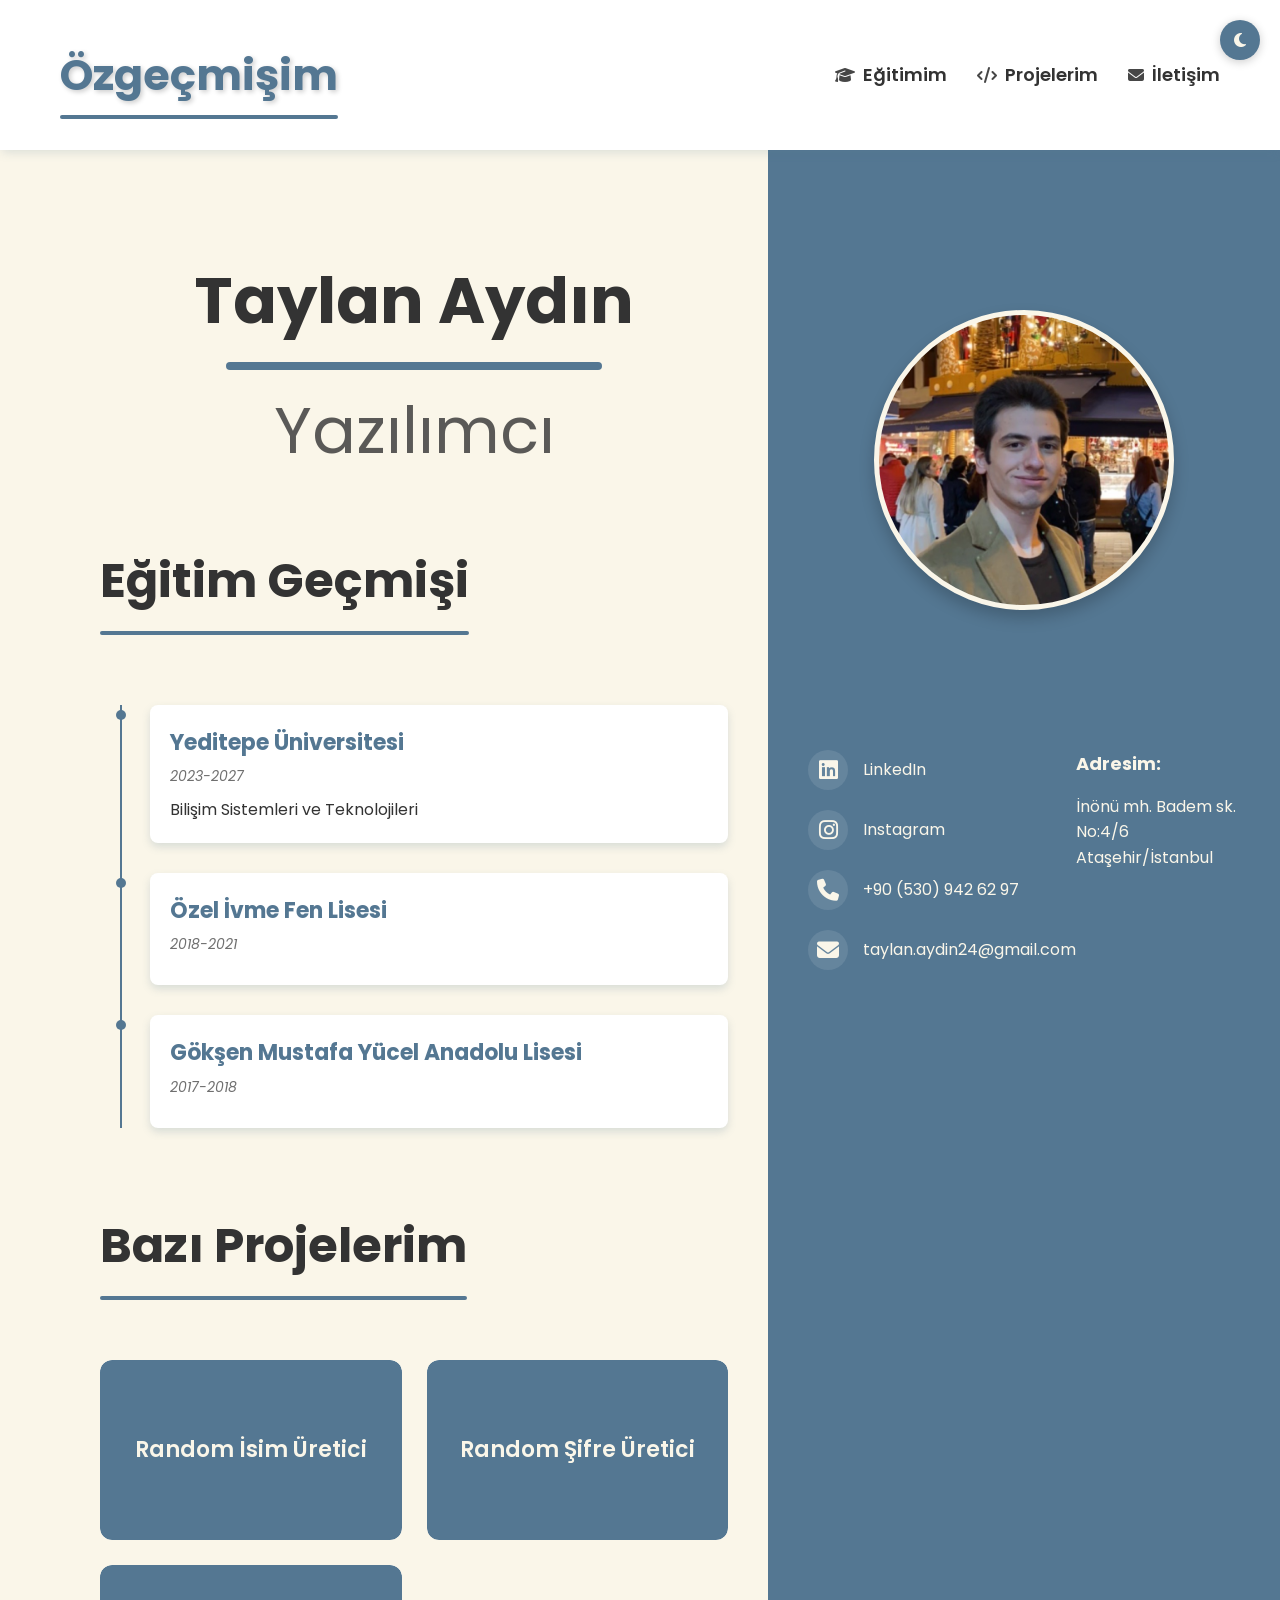
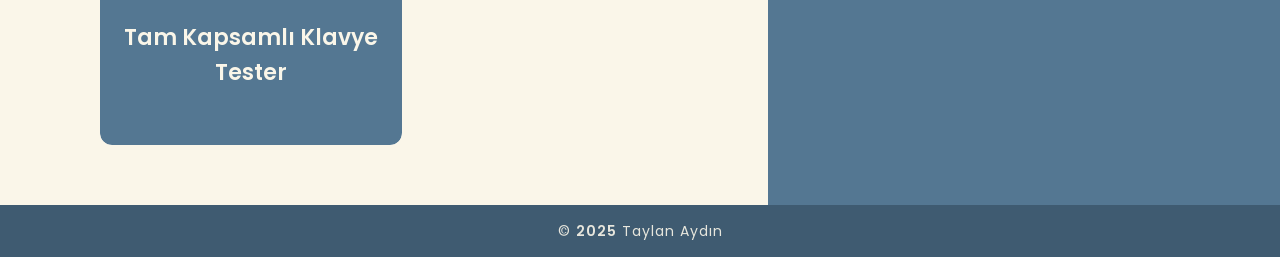
==== index.html @ f752510a "Pushing project" ====
<!DOCTYPE html>
<html lang="tr">
<head>
    <meta charset="UTF-8">
    <meta name="viewport" content="width=device-width, initial-scale=1.0">
    <meta name="description" content="Taylan Aydın - Yazılımcı - Özgeçmiş ve Kişisel Web Sitesi">
    <title>Taylan Aydın - Özgeçmişim</title>
    <link rel="stylesheet" href="style.css">
    <link rel="stylesheet" href="https://cdnjs.cloudflare.com/ajax/libs/font-awesome/6.4.0/css/all.min.css">
    <link href="https://fonts.googleapis.com/css2?family=Poppins:wght@300;400;500;600;700&display=swap" rel="stylesheet">
</head>
<body>
    <div class="theme-toggle" title="Tema Değiştir">
        <i class="fas fa-moon"></i>
        <i class="fas fa-sun"></i>
    </div>

    <div class="cv-container">
        <header class="cv-header">
            <h1>Özgeçmişim</h1>
            <nav class="main-nav">
                <ul>
                    <li><a href="#egitim"><i class="fas fa-graduation-cap"></i> Eğitimim</a></li>
                    <li><a href="#deneyim"><i class="fas fa-code"></i> Projelerim</a></li>
                    <li><a href="#iletisim"><i class="fas fa-envelope"></i> İletişim</a></li>
                </ul>
            </nav>
        </header>

        <main class="main-content">
            <section class="left-column">
                <div class="content-wrapper">
                    <div class="name-section" data-aos="fade-up">
                        <h2>Taylan Aydın</h2>
                        <hr class="name-underline">
                        <p class="title">Yazılımcı</p>
                    </div>

                    <div id="egitim" class="cv-section" data-aos="fade-up">

                        <h3>Eğitim Geçmişi</h3>
                        <div class="timeline">
                            <div class="timeline-item">
                                <div class="timeline-dot"></div>
                                <div class="timeline-content">
                                    <h4>Yeditepe Üniversitesi</h4>
                                    <p class="timeline-date">2023-2027</p>
                                    <p>Bilişim Sistemleri ve Teknolojileri</p>
                                </div>
                            </div>
                            <div class="timeline-item">
                                <div class="timeline-dot"></div>
                                <div class="timeline-content">
                                    <h4>Özel İvme Fen Lisesi</h4>
                                    <p class="timeline-date">2018-2021</p>
                                </div>
                            </div>

                            <div class="timeline-item">
                                <div class="timeline-dot"></div>
                                <div class="timeline-content">
                                    <h4>Gökşen Mustafa Yücel Anadolu Lisesi</h4>
                                    <p class="timeline-date">2017-2018</p>
                                </div>

                            </div>
                        </div>
                    </div>

                    <div id="deneyim" class="cv-section">
                        <h3>Bazı Projelerim</h3>

                        <div class="experience-cards">
                            <a href="https://random-isim.web.app/" target="_blank" class="project-link" title="Random İsim Üretici Projesini Ziyaret Et">
                                <div class="experience-card">
                                    <div class="card-header">
                                        <h4>Random İsim Üretici</h4>
                                    </div>
                                </div>
                            </a>
                            
                            <a href="https://random-sifre.web.app/" target="_blank" class="project-link" title="Random Şifre Üretici Projesini Ziyaret Et">
                                <div class="experience-card">
                                    <div class="card-header">
                                        <h4>Random Şifre Üretici</h4>
                                    </div>
                                </div>
                            </a>

                            <a href="https://klavye-tester.web.app/" target="_blank" class="project-link" title="Klavye Tester Projesini Ziyaret Et">
                                <div class="experience-card">
                                    <div class="card-header">
                                        <h4>Tam Kapsamlı Klavye Tester</h4>
                                    </div>
                                </div>
                            </a>

                        </div>
                    </div>
                </div>
            </section>

            <section class="right-column">
                <div class="photo-area">
                    <img src="media/IMG_8518.JPG" alt="Taylan Aydın Profil Fotoğrafı">
                </div>
                <div id="iletisim" class="contact-info" data-aos="fade-left">
                    <div class="contact-left">
                        <a href="https://www.linkedin.com/in/taylan-ayd%C4%B1n-a5a615300/" target="_blank" class="contact-item social-link" title="LinkedIn Profilim">
                            <i class="fab fa-linkedin"></i>
                            <span>LinkedIn</span>
                        </a>
                        <a href="https://www.instagram.com/taylanaydiinn/" target="_blank" class="contact-item social-link" title="Instagram Profilim">
                            <i class="fab fa-instagram"></i>
                            <span>Instagram</span>
                        </a>
                        <div class="contact-item">
                            <i class="fas fa-phone"></i>
                            <span>+90 (530) 942 62 97</span>
                        </div>
                        <div class="contact-item">
                            <i class="fas fa-envelope"></i>
                            <span>taylan.aydin24@gmail.com</span>
                        </div>
                    </div>
                    <div class="contact-right">
                        <p><strong>Adresim:</strong></p>
                        <p>İnönü mh. Badem sk. No:4/6 <br>Ataşehir/İstanbul</p>
                    </div>
                </div>
            </section>
        </main>
        
        <footer class="cv-footer">
            <p>&copy; <span id="current-year">2025</span> Taylan Aydın</p>
        </footer>
    </div>

    <script src="https://unpkg.com/aos@next/dist/aos.js"></script>
    <script src="script.js"></script>
</body>
</html>
---- style.css ----
* {
    margin: 0;
    padding: 0;
    box-sizing: border-box;
}

:root {
    --primary-bg: #FAF6E9;
    --secondary-bg: #547792;
    --text-color: #333;
    --accent-color: #547792;
    --light-text: #FAF6E9;
    --card-bg: #ffffff;
    --shadow-color: rgba(84, 119, 146, 0.2);
    --transition-speed: 0.3s;
    --project-card-bg: #ffffff;
    --project-card-shadow: 0 8px 16px rgba(84, 119, 146, 0.3);
    --project-card-hover-transform: translateY(-8px) scale(1.02);
    --footer-bg: #3f5b71;
    --footer-text: #FAF6E9;
}

.dark-theme {
    --primary-bg: #1E2A38;
    --secondary-bg: #283C4F;
    --text-color: #E1E1E1;
    --accent-color: #68A4D8;
    --light-text: #E1E1E1;
    --card-bg: #243142;
    --shadow-color: rgba(0, 0, 0, 0.4);
    --project-card-bg: #283C4F;
    --project-card-shadow: 0 8px 16px rgba(0, 0, 0, 0.5);
    --footer-bg: #1a2532;
}

body {
    font-family: 'Poppins', 'Segoe UI', Tahoma, Geneva, Verdana, sans-serif;
    line-height: 1.6;
    color: var(--text-color);
    position: relative;
    min-height: 100vh;
    background-color: var(--primary-bg);
    transition: background-color var(--transition-speed) ease;
}

.cv-container {
    max-width: 100%;
    margin: 0 auto;
    display: flex;
    flex-direction: column;
    min-height: 100vh;
}


.theme-toggle {
    position: fixed;
    top: 20px;
    right: 20px;
    z-index: 1000;
    background-color: var(--secondary-bg);
    color: var(--light-text);
    border-radius: 50%;
    width: 40px;
    height: 40px;
    display: flex;
    align-items: center;
    justify-content: center;
    cursor: pointer;
    box-shadow: 0 2px 10px rgba(0, 0, 0, 0.2);
    transition: all var(--transition-speed) ease;
}

.theme-toggle:hover {
    transform: scale(1.1);
}

.theme-toggle .fa-sun {
    display: none;
}

.dark-theme .theme-toggle .fa-moon {
    display: none;
}

.dark-theme .theme-toggle .fa-sun {
    display: block;
}


.cv-header {
    height: 150px;
    background-color: var(--card-bg);
    position: sticky;
    top: 0;
    z-index: 10;
    box-shadow: 0 4px 10px -2px var(--shadow-color);
    display: flex;
    justify-content: space-between;
    align-items: center;
    padding: 0 60px;
    transition: all var(--transition-speed) ease;
}

.cv-header h1 {
    font-size: 43px;
    font-weight: bold;
    color: var(--accent-color);
    text-shadow: 2px 2px 5px rgba(0, 0, 0, 0.2);
    transition: color var(--transition-speed) ease;
    position: relative;
}

.cv-header h1::after {
    content: '';
    position: absolute;
    bottom: -10px;
    left: 0;
    width: 100%;
    height: 4px;
    background-color: var(--accent-color);
    border-radius: 2px;
}


.main-nav ul {
    display: flex;
    list-style: none;
    gap: 30px;
}

.main-nav a {
    text-decoration: none;
    color: var(--text-color);
    font-weight: 600;
    font-size: 18px;
    position: relative;
    transition: color var(--transition-speed) ease;
    display: flex;
    align-items: center;
    gap: 8px;
}

.main-nav a i {
    font-size: 16px;
    opacity: 0.9;
}

.main-nav a::after {
    content: '';
    position: absolute;
    bottom: -5px;
    left: 0;
    width: 0;
    height: 2px;
    background-color: var(--accent-color);
    transition: width var(--transition-speed) ease;
}

.main-nav a:hover, .main-nav a.active {
    color: var(--accent-color);
}

.main-nav a:hover::after, .main-nav a.active::after {
    width: 100%;
}

.cv-header:hover h1::after {
    width: 100%;
}


.main-content {
    display: flex;
    flex: 1;
}


.left-column {
    flex-basis: 60%;
    background-color: var(--primary-bg);
    padding-top: 100px;
    padding-left: 100px;
    padding-right: 40px;
    padding-bottom: 60px;
    position: relative;
    transition: background-color var(--transition-speed) ease;
}

.content-wrapper {
    margin-top: 0;
}

.name-section {
    margin-bottom: 60px;
    text-align: center;
}

.name-section h2 {
    font-size: 64px;
    color: var(--text-color);
    font-weight: bold;
    display: block;
    margin-bottom: 0;
    padding-bottom: 10px;
    transition: color var(--transition-speed) ease;
}

.name-underline {
    border: none;
    height: 8px;
    background-color: var(--accent-color);
    margin-top: 0;
    margin-bottom: 20px;
    margin-left: auto;
    margin-right: auto;
    width: 60%;
    display: block;
    max-width: 400px;
    border-radius: 4px;
    transition: background-color var(--transition-speed) ease;
}

.name-section .title {
    font-size: 64px;
    color: var(--text-color);
    opacity: 0.8;
    font-weight: normal;
    text-align: center;
    display: block;
    margin-top: -10px;
    transition: color var(--transition-speed) ease;
}

.cv-section {
    margin-bottom: 80px;
}

.cv-section:last-child {
    margin-bottom: 0;
}

.cv-section h3 {
    font-size: 48px;
    color: var(--text-color);
    font-weight: bold;
    margin-bottom: 30px;
    position: relative;
    display: inline-block;
    transition: color var(--transition-speed) ease;
    padding-bottom: 15px;
}

.cv-section h3::after {
    content: '';
    position: absolute;
    bottom: 0;
    left: 0;
    width: 100%;
    height: 4px;
    background-color: var(--accent-color);
    border-radius: 2px;
    transition: background-color var(--transition-speed) ease;
}


.timeline {
    position: relative;
    max-width: 800px;
    margin: 40px auto;
}

.timeline::before {
    content: '';
    position: absolute;
    top: 0;
    left: 20px;
    height: 100%;
    width: 2px;
    background-color: var(--accent-color);
}

.timeline-item {
    padding-left: 50px;
    position: relative;
    margin-bottom: 30px;
}

.timeline-dot {
    position: absolute;
    left: 16px;
    top: 5px;
    width: 10px;
    height: 10px;
    border-radius: 50%;
    background-color: var(--accent-color);
    transition: all var(--transition-speed) ease;
}

.timeline-item:hover .timeline-dot {
    transform: none;
    box-shadow: none;
}

.timeline-content {
    background-color: var(--card-bg);
    padding: 20px;
    border-radius: 8px;
    box-shadow: 0 4px 8px var(--shadow-color);
    transition: all var(--transition-speed) ease;
}

.timeline-content:hover {
    transform: none;
    box-shadow: 0 4px 8px var(--shadow-color);
}

.timeline-content h4 {
    font-size: 22px;
    color: var(--accent-color);
    margin-bottom: 5px;
    transition: color var(--transition-speed) ease;
}

.timeline-date {
    font-size: 14px;
    color: var(--text-color);
    opacity: 0.7;
    font-style: italic;
    margin-bottom: 10px;
}


.project-controls {
    display: flex;
    justify-content: space-between;
    align-items: center;
    margin-bottom: 30px;
    flex-wrap: wrap;
    gap: 15px;
}

.search-container {
    position: relative;
    flex: 1;
    max-width: 350px;
}

.project-search {
    width: 100%;
    padding: 12px 20px 12px 45px;
    border: 1px solid rgba(84, 119, 146, 0.2);
    border-radius: 30px;
    font-size: 16px;
    background-color: var(--card-bg);
    color: var(--text-color);
    transition: all 0.3s ease;
}

.project-search:focus {
    outline: none;
    box-shadow: 0 0 0 2px var(--accent-color);
}

.search-icon {
    position: absolute;
    left: 15px;
    top: 50%;
    transform: translateY(-50%);
    color: var(--accent-color);
    font-size: 18px;
}

.filter-container {
    flex: 0 0 200px;
}

.project-filter {
    width: 100%;
    padding: 12px 15px;
    border: 1px solid rgba(84, 119, 146, 0.2);
    border-radius: 30px;
    font-size: 16px;
    background-color: var(--card-bg);
    color: var(--text-color);
    cursor: pointer;
    transition: all 0.3s ease;
}

.project-filter:focus {
    outline: none;
    box-shadow: 0 0 0 2px var(--accent-color);
}


.experience-cards {
    display: grid;
    grid-template-columns: repeat(auto-fill, minmax(250px, 1fr));
    gap: 25px;
    margin-top: 30px;
}

.project-link {
    text-decoration: none;
    color: inherit;
    display: block;
    transition: all 0.25s ease-in-out;
    border-radius: 12px;
    overflow: hidden;
    height: 100%;
}

.project-link:hover {
    transform: translateY(-6px);
}

.experience-card {
    background-color: var(--project-card-bg);
    border-radius: 12px;
    overflow: hidden;
    box-shadow: 0 4px 12px rgba(0, 0, 0, 0.08);
    transition: all 0.25s ease-in-out;
    height: 100%;
    min-height: 180px;
    display: flex;
    flex-direction: column;
    position: relative;
    border: none;
}

.project-link:hover .experience-card {
    box-shadow: 0 12px 24px rgba(0, 0, 0, 0.12);
}

.card-header {
    background-color: var(--accent-color);
    color: var(--light-text);
    padding: 20px;
    position: relative;
    flex: 1;
    display: flex;
    align-items: center;
    justify-content: center;
    text-align: center;
    transition: background-color 0.25s ease-in-out;
}

.card-header h4 {
    font-size: 22px;
    position: relative;
    z-index: 2;
    font-weight: 600;
    transition: all 0.25s ease-in-out;
}

.card-info {
    padding: 10px 15px;
    background-color: rgba(84, 119, 146, 0.05);
    display: flex;
    justify-content: flex-end;
    align-items: center;
    border-top: 1px solid rgba(84, 119, 146, 0.1);
}

.project-tag {
    display: inline-block;
    padding: 4px 10px;
    border-radius: 20px;
    font-size: 12px;
    font-weight: 600;
    background-color: var(--accent-color);
    color: var(--light-text);
}


.pagination-container {
    text-align: center;
    margin-top: 40px;
}

.show-more-btn {
    background-color: transparent;
    border: 2px solid var(--accent-color);
    color: var(--accent-color);
    padding: 10px 20px;
    font-size: 16px;
    font-weight: 600;
    border-radius: 30px;
    cursor: pointer;
    transition: all 0.3s ease;
    display: inline-flex;
    align-items: center;
    gap: 10px;
}

.show-more-btn:hover {
    background-color: var(--accent-color);
    color: var(--light-text);
}

.show-more-btn i {
    font-size: 14px;
    transition: transform 0.3s ease;
}

.show-more-btn:hover i {
    transform: translateY(3px);
}


.right-column {
    flex-basis: 40%;
    background-color: var(--secondary-bg);
    padding: 40px;
    display: flex;
    flex-direction: column;
    align-items: center;
    padding-top: 60px;
    transition: background-color var(--transition-speed) ease;
}

.photo-area {
    width: 300px;
    height: 300px;
    border-radius: 50%;
    overflow: hidden;
    margin-bottom: 40px;
    margin-top: 100px;
    background-color: var(--card-bg);
    box-shadow: 0 8px 16px rgba(0, 0, 0, 0.2);
    border: 5px solid var(--light-text);
    transition: all var(--transition-speed) ease;
}

.photo-area:hover {
    transform: none;
    box-shadow: 0 8px 16px rgba(0, 0, 0, 0.2);
}

.photo-area img {
    display: block;
    width: 100%;
    height: 100%;
    object-fit: cover;
}

.contact-info {
    display: flex;
    width: 100%;
    justify-content: space-around;
    align-items: flex-start;
    color: var(--light-text);
    margin-top: 100px;
}

.contact-left,
.contact-right {
    flex-basis: 45%;
}

.contact-left {
    display: flex;
    flex-direction: column;
    gap: 20px;
}

.contact-right p {
    margin-bottom: 10px;
    font-size: 16px;
}

.contact-right p strong {
    font-size: 18px;
    display: block;
    margin-bottom: 5px;
    position: relative;
    display: inline-block;
}

.contact-right p strong::after {
    content: '';
    position: absolute;
    bottom: -5px;
    left: 0;
    width: 0;
    height: 2px;
    background-color: var(--light-text);
    transition: width var(--transition-speed) ease;
}

.contact-right:hover p strong::after {
    width: 100%;
}

.contact-item {
    font-size: 16px;
    white-space: nowrap;
    display: flex;
    align-items: center;
    gap: 15px;
    color: var(--light-text);
    text-decoration: none;
    transition: all var(--transition-speed) ease;
}

.contact-item i {
    font-size: 22px;
    width: 40px;
    height: 40px;
    background-color: rgba(255, 255, 255, 0.1);
    border-radius: 50%;
    display: flex;
    align-items: center;
    justify-content: center;
    transition: all var(--transition-speed) ease;
}

.contact-item span {
    font-size: 16px;
    transition: all var(--transition-speed) ease;
}


.social-link:hover {
    transform: translateY(-3px);
}

.social-link:hover i {
    background-color: var(--light-text);
    color: var(--accent-color);
}


.cv-footer {
    background-color: var(--footer-bg);
    color: var(--footer-text);
    text-align: center;
    padding: 15px;
    font-size: 14px;
    margin-top: auto;
    letter-spacing: 1px;
}

.cv-footer p {
    opacity: 0.9;
}

#current-year {
    font-weight: 600;
}


[data-aos] {
    opacity: 0;
    transition-property: opacity, transform;
}

[data-aos].aos-animate {
    opacity: 1;
}


@media (max-width: 1000px) {
    .main-content {
        flex-direction: column;
    }
    
    .left-column, .right-column {
        flex-basis: 100%;
    }
    
    .left-column {
        padding-left: 60px;
        padding-right: 20px;
        padding-top: 40px;
    }
    
    .cv-header {
        padding: 0 20px;
        height: auto;
        flex-direction: column;
        padding-top: 20px;
        padding-bottom: 20px;
    }
    
    .cv-header h1 {
        margin-bottom: 15px;
    }
    
    .main-nav ul {
        gap: 15px;
    }
    
    .name-section h2, .name-section .title {
        font-size: 48px;
    }
    
    .cv-section h3 {
        font-size: 36px;
    }
    
    .contact-info {
        flex-direction: column;
        align-items: center;
        gap: 30px;
    }
    
    .contact-left, .contact-right {
        flex-basis: auto;
    }
    
    .experience-cards {
        grid-template-columns: 1fr;
    }
}

@media (max-width: 600px) {
    .cv-header h1 {
        font-size: 32px;
    }
    
    .main-nav ul {
        flex-direction: column;
        gap: 5px;
        align-items: center;
    }
    
    .cv-header {
        height: auto;
    }
    
    .main-content {
        padding-top: 20px;
    }
    
    .left-column {
        padding-left: 20px;
        padding-right: 20px;
    }
    
    .name-section h2, .cv-section h3, .name-section .title {
        font-size: 36px;
    }
    
    .contact-item i {
        width: 30px;
        height: 30px;
        font-size: 16px;
    }
    
    .contact-item span, .contact-right p {
        font-size: 14px;
    }
    
    .photo-area {
        width: 200px;
        height: 200px;
        margin-top: 40px;
    }
    
    .timeline::before {
        left: 10px;
    }
    
    .timeline-item {
        padding-left: 35px;
    }
    
    .timeline-dot {
        left: 6px;
    }
}

@media (max-width: 768px) {
    .project-controls {
        flex-direction: column;
        align-items: stretch;
    }
    
    .search-container, .filter-container {
        max-width: 100%;
    }
    
    .experience-cards {
        grid-template-columns: repeat(auto-fill, minmax(200px, 1fr));
    }
}
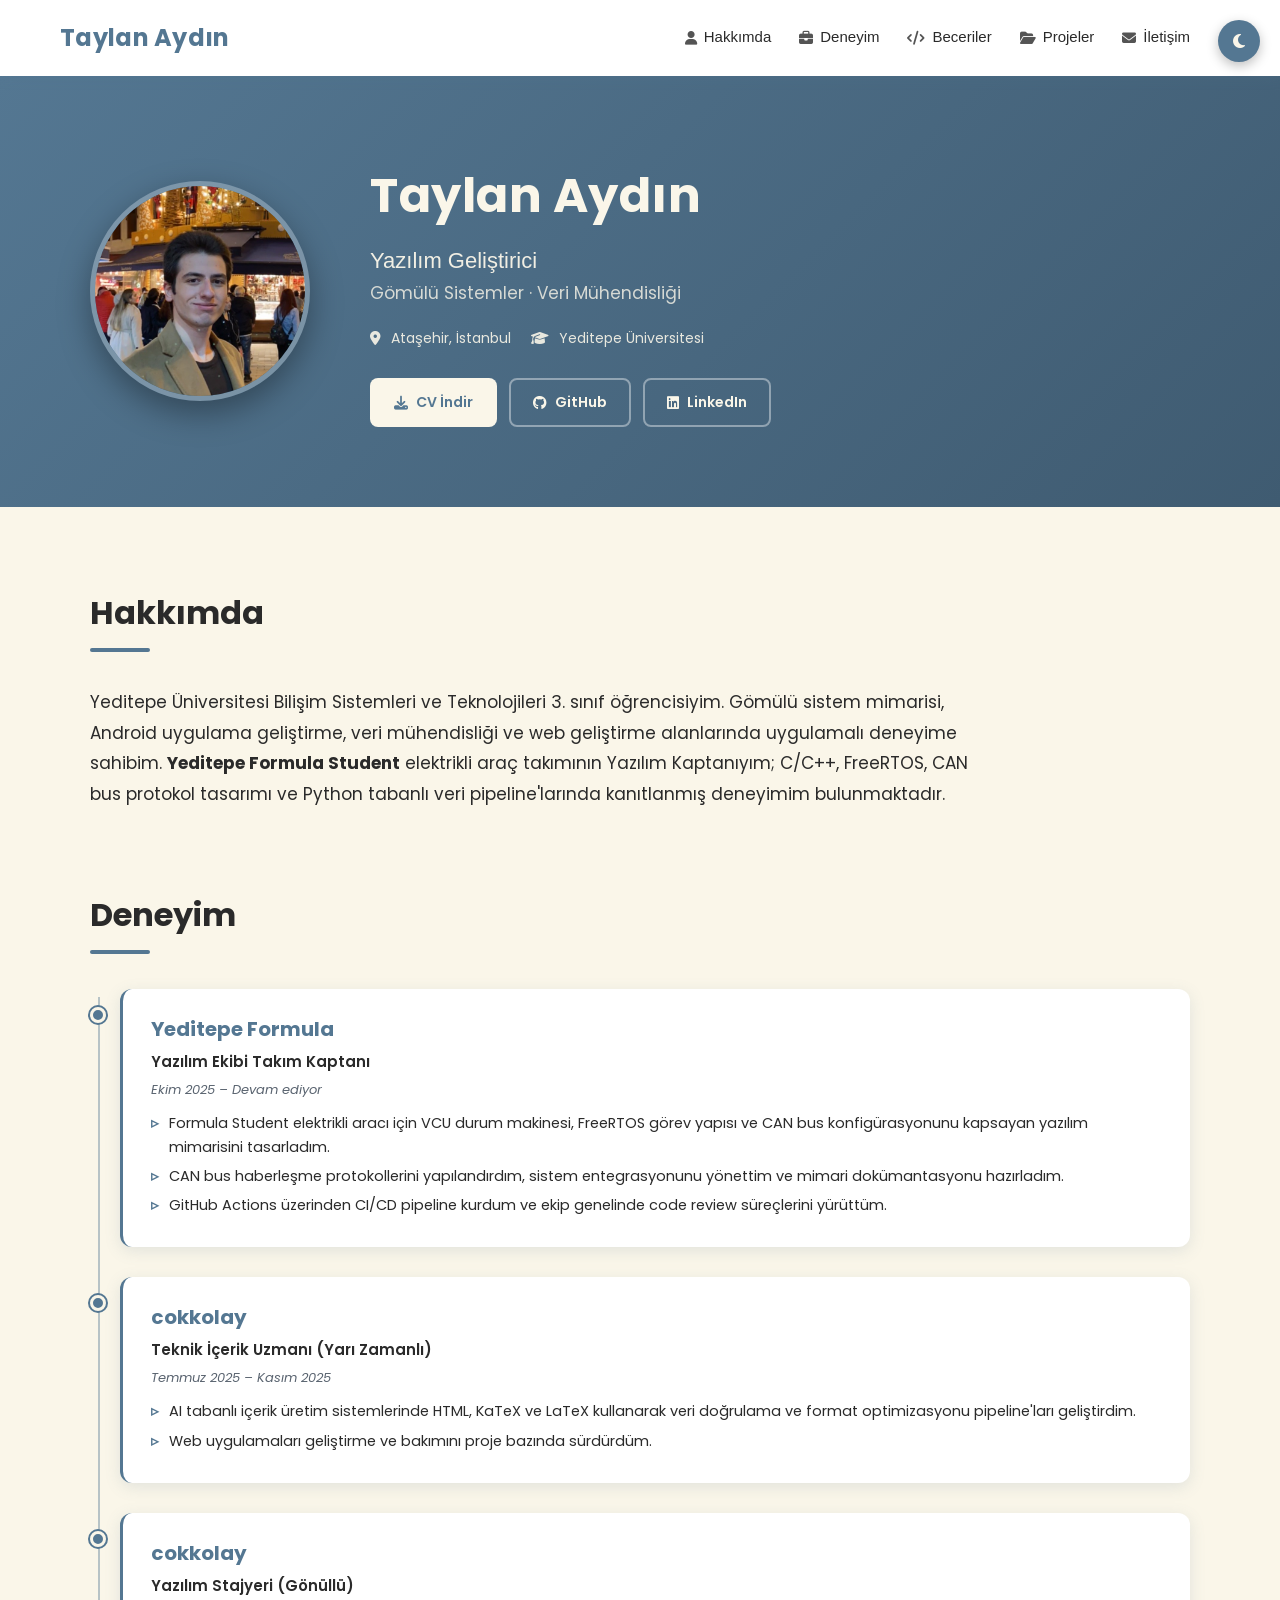
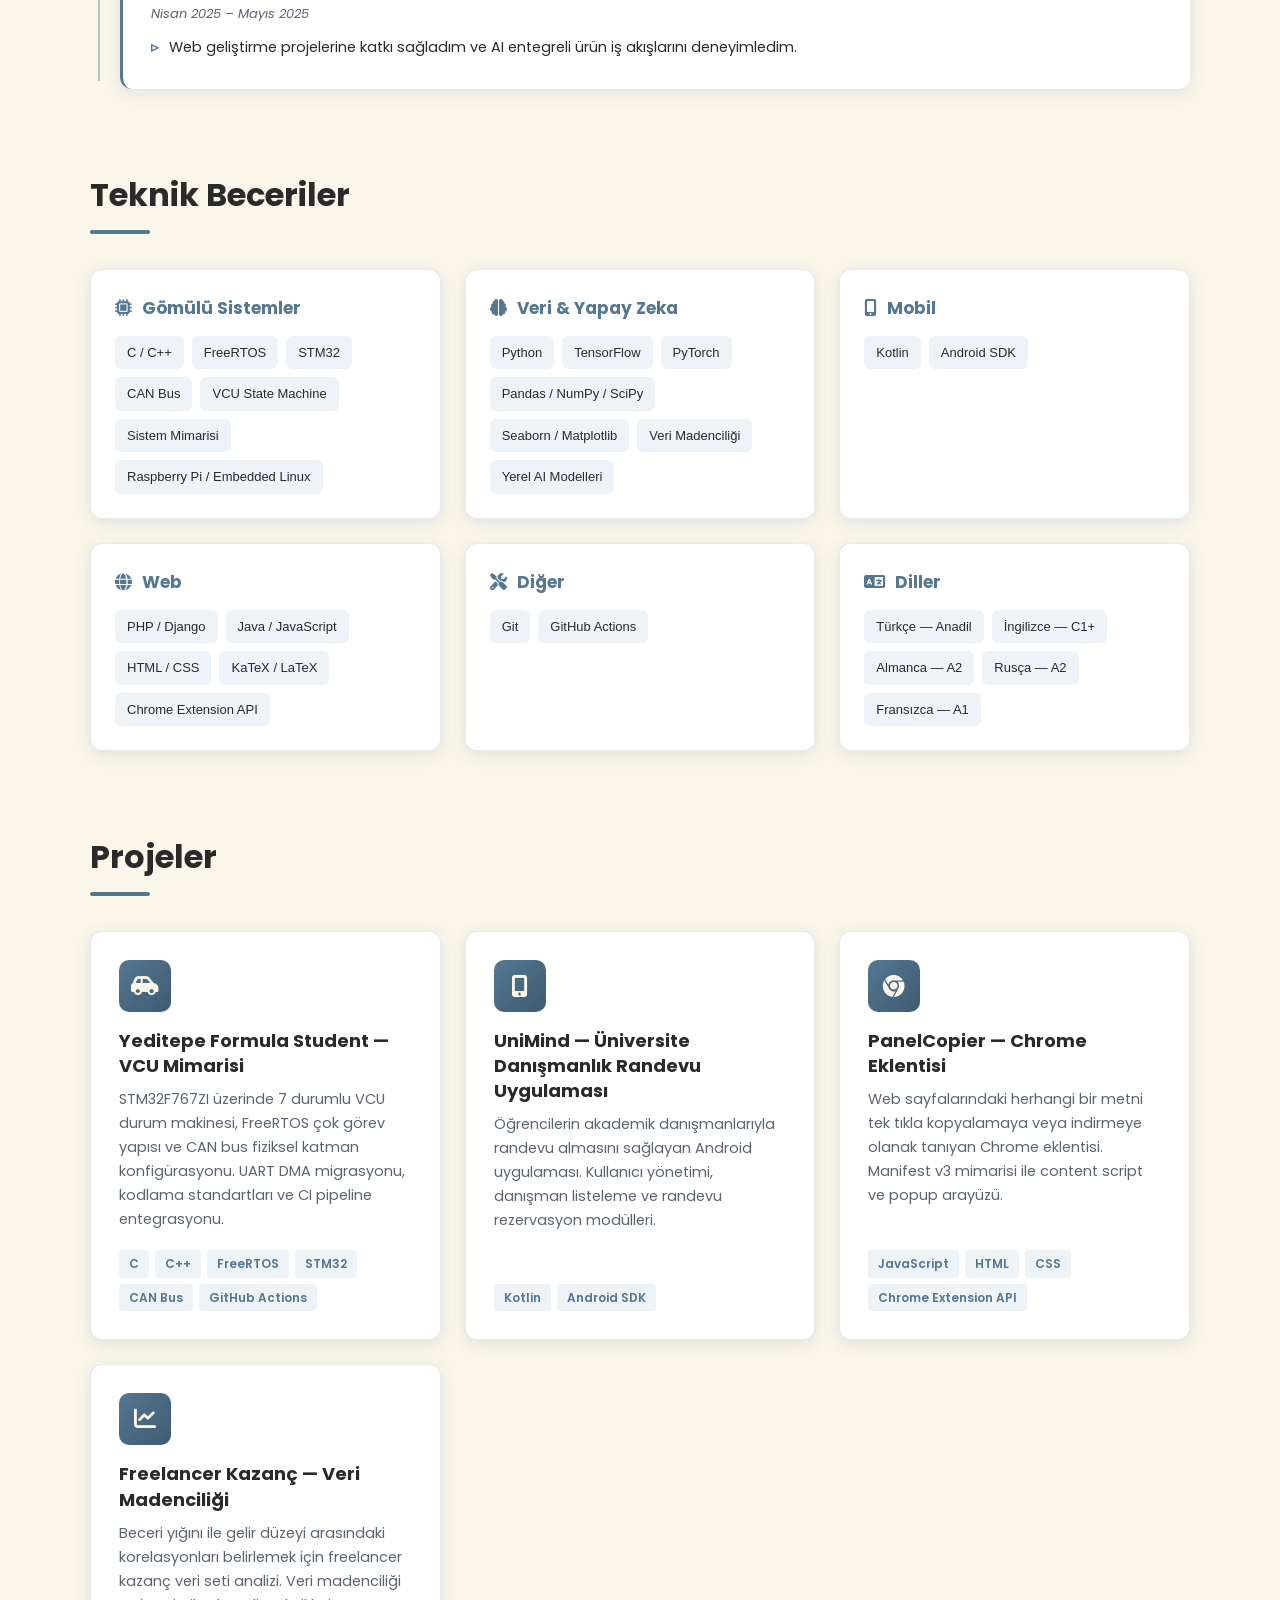
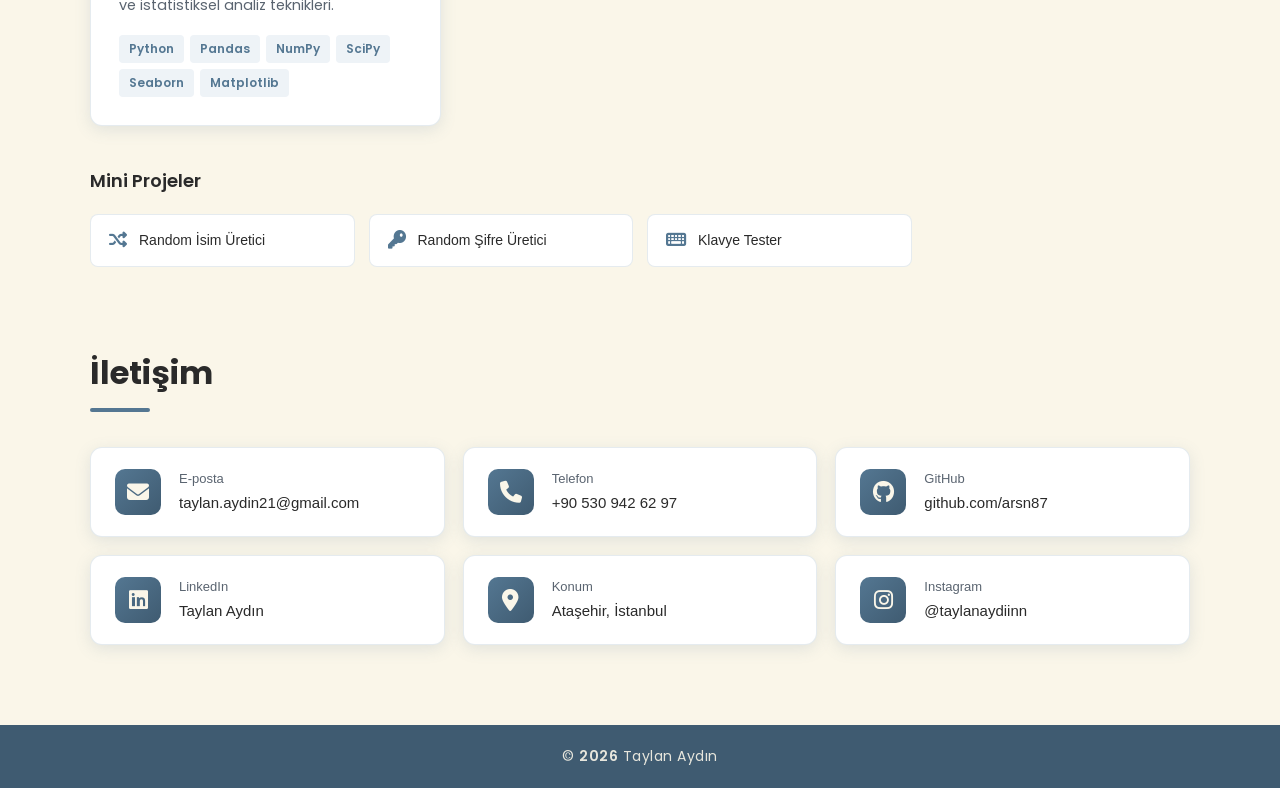
==== commit f5a57a46: "extensive enhancements and more information about the owner" ====
--- a/index.html
+++ b/index.html
@@ -3,8 +3,12 @@
 <head>
     <meta charset="UTF-8">
     <meta name="viewport" content="width=device-width, initial-scale=1.0">
-    <meta name="description" content="Taylan Aydın - Yazılımcı - Özgeçmiş ve Kişisel Web Sitesi">
-    <title>Taylan Aydın - Özgeçmişim</title>
+    <meta name="description" content="Taylan Aydın - Yazılım Geliştirici | Gömülü Sistemler & Veri Mühendisliği. Yeditepe Formula Yazılım Takım Kaptanı.">
+    <meta name="keywords" content="Taylan Aydın, yazılım geliştirici, gömülü sistemler, STM32, FreeRTOS, CAN Bus, veri mühendisliği, Python, Yeditepe Formula">
+    <meta property="og:title" content="Taylan Aydın - Yazılım Geliştirici">
+    <meta property="og:description" content="Gömülü Sistemler & Veri Mühendisliği | Yeditepe Formula Yazılım Kaptanı">
+    <meta property="og:type" content="website">
+    <title>Taylan Aydın - Yazılım Geliştirici</title>
     <link rel="stylesheet" href="style.css">
     <link rel="stylesheet" href="https://cdnjs.cloudflare.com/ajax/libs/font-awesome/6.4.0/css/all.min.css">
     <link href="https://fonts.googleapis.com/css2?family=Poppins:wght@300;400;500;600;700&display=swap" rel="stylesheet">
@@ -17,126 +21,281 @@
 
     <div class="cv-container">
         <header class="cv-header">
-            <h1>Özgeçmişim</h1>
+            <h1>Taylan Aydın</h1>
             <nav class="main-nav">
                 <ul>
-                    <li><a href="#egitim"><i class="fas fa-graduation-cap"></i> Eğitimim</a></li>
-                    <li><a href="#deneyim"><i class="fas fa-code"></i> Projelerim</a></li>
+                    <li><a href="#hakkimda"><i class="fas fa-user"></i> Hakkımda</a></li>
+                    <li><a href="#deneyim"><i class="fas fa-briefcase"></i> Deneyim</a></li>
+                    <li><a href="#beceriler"><i class="fas fa-code"></i> Beceriler</a></li>
+                    <li><a href="#projeler"><i class="fas fa-folder-open"></i> Projeler</a></li>
                     <li><a href="#iletisim"><i class="fas fa-envelope"></i> İletişim</a></li>
                 </ul>
             </nav>
         </header>
 
-        <main class="main-content">
-            <section class="left-column">
-                <div class="content-wrapper">
-                    <div class="name-section" data-aos="fade-up">
-                        <h2>Taylan Aydın</h2>
-                        <hr class="name-underline">
-                        <p class="title">Yazılımcı</p>
-                    </div>
-
-                    <div id="egitim" class="cv-section" data-aos="fade-up">
-
-                        <h3>Eğitim Geçmişi</h3>
-                        <div class="timeline">
-                            <div class="timeline-item">
-                                <div class="timeline-dot"></div>
-                                <div class="timeline-content">
-                                    <h4>Yeditepe Üniversitesi</h4>
-                                    <p class="timeline-date">2023-2027</p>
-                                    <p>Bilişim Sistemleri ve Teknolojileri</p>
-                                </div>
-                            </div>
-                            <div class="timeline-item">
-                                <div class="timeline-dot"></div>
-                                <div class="timeline-content">
-                                    <h4>Özel İvme Fen Lisesi</h4>
-                                    <p class="timeline-date">2018-2021</p>
-                                </div>
-                            </div>
-
-                            <div class="timeline-item">
-                                <div class="timeline-dot"></div>
-                                <div class="timeline-content">
-                                    <h4>Gökşen Mustafa Yücel Anadolu Lisesi</h4>
-                                    <p class="timeline-date">2017-2018</p>
-                                </div>
-
-                            </div>
-                        </div>
-                    </div>
-
-                    <div id="deneyim" class="cv-section">
-                        <h3>Bazı Projelerim</h3>
-
-                        <div class="experience-cards">
-                            <a href="https://random-isim.web.app/" target="_blank" class="project-link" title="Random İsim Üretici Projesini Ziyaret Et">
-                                <div class="experience-card">
-                                    <div class="card-header">
-                                        <h4>Random İsim Üretici</h4>
-                                    </div>
-                                </div>
-                            </a>
-                            
-                            <a href="https://random-sifre.web.app/" target="_blank" class="project-link" title="Random Şifre Üretici Projesini Ziyaret Et">
-                                <div class="experience-card">
-                                    <div class="card-header">
-                                        <h4>Random Şifre Üretici</h4>
-                                    </div>
-                                </div>
-                            </a>
-
-                            <a href="https://klavye-tester.web.app/" target="_blank" class="project-link" title="Klavye Tester Projesini Ziyaret Et">
-                                <div class="experience-card">
-                                    <div class="card-header">
-                                        <h4>Tam Kapsamlı Klavye Tester</h4>
-                                    </div>
-                                </div>
-                            </a>
-
-                        </div>
-                    </div>
-                </div>
-            </section>
-
-            <section class="right-column">
-                <div class="photo-area">
+        <section class="hero">
+            <div class="hero-inner">
+                <div class="hero-photo">
                     <img src="media/IMG_8518.JPG" alt="Taylan Aydın Profil Fotoğrafı">
                 </div>
-                <div id="iletisim" class="contact-info" data-aos="fade-left">
-                    <div class="contact-left">
-                        <a href="https://www.linkedin.com/in/taylan-ayd%C4%B1n-a5a615300/" target="_blank" class="contact-item social-link" title="LinkedIn Profilim">
+                <div class="hero-text">
+                    <h2>Taylan Aydın</h2>
+                    <p class="hero-title">Yazılım Geliştirici</p>
+                    <p class="hero-subtitle">Gömülü Sistemler &middot; Veri Mühendisliği</p>
+                    <div class="hero-meta">
+                        <span><i class="fas fa-map-marker-alt"></i> Ataşehir, İstanbul</span>
+                        <span><i class="fas fa-graduation-cap"></i> Yeditepe Üniversitesi</span>
+                    </div>
+                    <div class="hero-actions">
+                        <a href="media/Taylan_Aydin_CV_TR.pdf" download class="btn btn-primary">
+                            <i class="fas fa-download"></i> CV İndir
+                        </a>
+                        <a href="https://github.com/arsn87" target="_blank" rel="noopener" class="btn btn-ghost">
+                            <i class="fab fa-github"></i> GitHub
+                        </a>
+                        <a href="https://www.linkedin.com/in/taylan-ayd%C4%B1n-a5a615300/" target="_blank" rel="noopener" class="btn btn-ghost">
+                            <i class="fab fa-linkedin"></i> LinkedIn
+                        </a>
+                    </div>
+                </div>
+            </div>
+        </section>
+
+        <main class="main-content">
+            <div class="content-wrapper">
+
+                <section id="hakkimda" class="cv-section fade-in">
+                    <h3>Hakkımda</h3>
+                    <p class="about-text">
+                        Yeditepe Üniversitesi Bilişim Sistemleri ve Teknolojileri 3. sınıf öğrencisiyim.
+                        Gömülü sistem mimarisi, Android uygulama geliştirme, veri mühendisliği ve web geliştirme
+                        alanlarında uygulamalı deneyime sahibim. <strong>Yeditepe Formula Student</strong> elektrikli
+                        araç takımının Yazılım Kaptanıyım; C/C++, FreeRTOS, CAN bus protokol tasarımı ve Python
+                        tabanlı veri pipeline'larında kanıtlanmış deneyimim bulunmaktadır.
+                    </p>
+                </section>
+
+                <section id="deneyim" class="cv-section fade-in">
+                    <h3>Deneyim</h3>
+                    <div class="timeline">
+                        <div class="timeline-item">
+                            <div class="timeline-dot"></div>
+                            <div class="timeline-content">
+                                <h4>Yeditepe Formula</h4>
+                                <p class="timeline-role">Yazılım Ekibi Takım Kaptanı</p>
+                                <p class="timeline-date">Ekim 2025 – Devam ediyor</p>
+                                <ul class="timeline-bullets">
+                                    <li>Formula Student elektrikli aracı için VCU durum makinesi, FreeRTOS görev yapısı ve CAN bus konfigürasyonunu kapsayan yazılım mimarisini tasarladım.</li>
+                                    <li>CAN bus haberleşme protokollerini yapılandırdım, sistem entegrasyonunu yönettim ve mimari dokümantasyonu hazırladım.</li>
+                                    <li>GitHub Actions üzerinden CI/CD pipeline kurdum ve ekip genelinde code review süreçlerini yürüttüm.</li>
+                                </ul>
+                            </div>
+                        </div>
+                        <div class="timeline-item">
+                            <div class="timeline-dot"></div>
+                            <div class="timeline-content">
+                                <h4>cokkolay</h4>
+                                <p class="timeline-role">Teknik İçerik Uzmanı (Yarı Zamanlı)</p>
+                                <p class="timeline-date">Temmuz 2025 – Kasım 2025</p>
+                                <ul class="timeline-bullets">
+                                    <li>AI tabanlı içerik üretim sistemlerinde HTML, KaTeX ve LaTeX kullanarak veri doğrulama ve format optimizasyonu pipeline'ları geliştirdim.</li>
+                                    <li>Web uygulamaları geliştirme ve bakımını proje bazında sürdürdüm.</li>
+                                </ul>
+                            </div>
+                        </div>
+                        <div class="timeline-item">
+                            <div class="timeline-dot"></div>
+                            <div class="timeline-content">
+                                <h4>cokkolay</h4>
+                                <p class="timeline-role">Yazılım Stajyeri (Gönüllü)</p>
+                                <p class="timeline-date">Nisan 2025 – Mayıs 2025</p>
+                                <ul class="timeline-bullets">
+                                    <li>Web geliştirme projelerine katkı sağladım ve AI entegreli ürün iş akışlarını deneyimledim.</li>
+                                </ul>
+                            </div>
+                        </div>
+                    </div>
+                </section>
+
+                <section id="beceriler" class="cv-section fade-in">
+                    <h3>Teknik Beceriler</h3>
+                    <div class="skills-grid">
+                        <div class="skill-group">
+                            <h4><i class="fas fa-microchip"></i> Gömülü Sistemler</h4>
+                            <div class="skill-tags">
+                                <span>C / C++</span>
+                                <span>FreeRTOS</span>
+                                <span>STM32</span>
+                                <span>CAN Bus</span>
+                                <span>VCU State Machine</span>
+                                <span>Sistem Mimarisi</span>
+                                <span>Raspberry Pi / Embedded Linux</span>
+                            </div>
+                        </div>
+                        <div class="skill-group">
+                            <h4><i class="fas fa-brain"></i> Veri & Yapay Zeka</h4>
+                            <div class="skill-tags">
+                                <span>Python</span>
+                                <span>TensorFlow</span>
+                                <span>PyTorch</span>
+                                <span>Pandas / NumPy / SciPy</span>
+                                <span>Seaborn / Matplotlib</span>
+                                <span>Veri Madenciliği</span>
+                                <span>Yerel AI Modelleri</span>
+                            </div>
+                        </div>
+                        <div class="skill-group">
+                            <h4><i class="fas fa-mobile-alt"></i> Mobil</h4>
+                            <div class="skill-tags">
+                                <span>Kotlin</span>
+                                <span>Android SDK</span>
+                            </div>
+                        </div>
+                        <div class="skill-group">
+                            <h4><i class="fas fa-globe"></i> Web</h4>
+                            <div class="skill-tags">
+                                <span>PHP / Django</span>
+                                <span>Java / JavaScript</span>
+                                <span>HTML / CSS</span>
+                                <span>KaTeX / LaTeX</span>
+                                <span>Chrome Extension API</span>
+                            </div>
+                        </div>
+                        <div class="skill-group">
+                            <h4><i class="fas fa-tools"></i> Diğer</h4>
+                            <div class="skill-tags">
+                                <span>Git</span>
+                                <span>GitHub Actions</span>
+                            </div>
+                        </div>
+                        <div class="skill-group">
+                            <h4><i class="fas fa-language"></i> Diller</h4>
+                            <div class="skill-tags">
+                                <span>Türkçe — Anadil</span>
+                                <span>İngilizce — C1+</span>
+                                <span>Almanca — A2</span>
+                                <span>Rusça — A2</span>
+                                <span>Fransızca — A1</span>
+                            </div>
+                        </div>
+                    </div>
+                </section>
+
+                <section id="projeler" class="cv-section fade-in">
+                    <h3>Projeler</h3>
+                    <div class="project-grid">
+
+                        <article class="project-card">
+                            <div class="project-icon"><i class="fas fa-car-side"></i></div>
+                            <h4>Yeditepe Formula Student — VCU Mimarisi</h4>
+                            <p>STM32F767ZI üzerinde 7 durumlu VCU durum makinesi, FreeRTOS çok görev yapısı ve CAN bus fiziksel katman konfigürasyonu. UART DMA migrasyonu, kodlama standartları ve CI pipeline entegrasyonu.</p>
+                            <div class="project-stack">
+                                <span>C</span><span>C++</span><span>FreeRTOS</span><span>STM32</span><span>CAN Bus</span><span>GitHub Actions</span>
+                            </div>
+                        </article>
+
+                        <article class="project-card">
+                            <div class="project-icon"><i class="fas fa-mobile-alt"></i></div>
+                            <h4>UniMind — Üniversite Danışmanlık Randevu Uygulaması</h4>
+                            <p>Öğrencilerin akademik danışmanlarıyla randevu almasını sağlayan Android uygulaması. Kullanıcı yönetimi, danışman listeleme ve randevu rezervasyon modülleri.</p>
+                            <div class="project-stack">
+                                <span>Kotlin</span><span>Android SDK</span>
+                            </div>
+                        </article>
+
+                        <article class="project-card">
+                            <div class="project-icon"><i class="fab fa-chrome"></i></div>
+                            <h4>PanelCopier — Chrome Eklentisi</h4>
+                            <p>Web sayfalarındaki herhangi bir metni tek tıkla kopyalamaya veya indirmeye olanak tanıyan Chrome eklentisi. Manifest v3 mimarisi ile content script ve popup arayüzü.</p>
+                            <div class="project-stack">
+                                <span>JavaScript</span><span>HTML</span><span>CSS</span><span>Chrome Extension API</span>
+                            </div>
+                        </article>
+
+                        <article class="project-card">
+                            <div class="project-icon"><i class="fas fa-chart-line"></i></div>
+                            <h4>Freelancer Kazanç — Veri Madenciliği</h4>
+                            <p>Beceri yığını ile gelir düzeyi arasındaki korelasyonları belirlemek için freelancer kazanç veri seti analizi. Veri madenciliği ve istatistiksel analiz teknikleri.</p>
+                            <div class="project-stack">
+                                <span>Python</span><span>Pandas</span><span>NumPy</span><span>SciPy</span><span>Seaborn</span><span>Matplotlib</span>
+                            </div>
+                        </article>
+
+                    </div>
+
+                    <h4 class="mini-projects-heading">Mini Projeler</h4>
+                    <div class="mini-project-grid">
+                        <a href="https://random-isim.web.app/" target="_blank" rel="noopener" class="mini-project">
+                            <i class="fas fa-random"></i>
+                            <span>Random İsim Üretici</span>
+                        </a>
+                        <a href="https://random-sifre.web.app/" target="_blank" rel="noopener" class="mini-project">
+                            <i class="fas fa-key"></i>
+                            <span>Random Şifre Üretici</span>
+                        </a>
+                        <a href="https://klavye-tester.web.app/" target="_blank" rel="noopener" class="mini-project">
+                            <i class="fas fa-keyboard"></i>
+                            <span>Klavye Tester</span>
+                        </a>
+                    </div>
+                </section>
+
+                <section id="iletisim" class="cv-section fade-in">
+                    <h3>İletişim</h3>
+                    <div class="contact-grid">
+                        <a href="mailto:taylan.aydin21@gmail.com" class="contact-card">
+                            <i class="fas fa-envelope"></i>
+                            <div>
+                                <strong>E-posta</strong>
+                                <span>taylan.aydin21@gmail.com</span>
+                            </div>
+                        </a>
+                        <a href="tel:+905309426297" class="contact-card">
+                            <i class="fas fa-phone"></i>
+                            <div>
+                                <strong>Telefon</strong>
+                                <span>+90 530 942 62 97</span>
+                            </div>
+                        </a>
+                        <a href="https://github.com/arsn87" target="_blank" rel="noopener" class="contact-card">
+                            <i class="fab fa-github"></i>
+                            <div>
+                                <strong>GitHub</strong>
+                                <span>github.com/arsn87</span>
+                            </div>
+                        </a>
+                        <a href="https://www.linkedin.com/in/taylan-ayd%C4%B1n-a5a615300/" target="_blank" rel="noopener" class="contact-card">
                             <i class="fab fa-linkedin"></i>
-                            <span>LinkedIn</span>
-                        </a>
-                        <a href="https://www.instagram.com/taylanaydiinn/" target="_blank" class="contact-item social-link" title="Instagram Profilim">
+                            <div>
+                                <strong>LinkedIn</strong>
+                                <span>Taylan Aydın</span>
+                            </div>
+                        </a>
+                        <div class="contact-card">
+                            <i class="fas fa-map-marker-alt"></i>
+                            <div>
+                                <strong>Konum</strong>
+                                <span>Ataşehir, İstanbul</span>
+                            </div>
+                        </div>
+                        <a href="https://www.instagram.com/taylanaydiinn/" target="_blank" rel="noopener" class="contact-card">
                             <i class="fab fa-instagram"></i>
-                            <span>Instagram</span>
-                        </a>
-                        <div class="contact-item">
-                            <i class="fas fa-phone"></i>
-                            <span>+90 (530) 942 62 97</span>
-                        </div>
-                        <div class="contact-item">
-                            <i class="fas fa-envelope"></i>
-                            <span>taylan.aydin24@gmail.com</span>
-                        </div>
-                    </div>
-                    <div class="contact-right">
-                        <p><strong>Adresim:</strong></p>
-                        <p>İnönü mh. Badem sk. No:4/6 <br>Ataşehir/İstanbul</p>
-                    </div>
-                </div>
-            </section>
+                            <div>
+                                <strong>Instagram</strong>
+                                <span>@taylanaydiinn</span>
+                            </div>
+                        </a>
+                    </div>
+                </section>
+
+            </div>
         </main>
-        
+
         <footer class="cv-footer">
             <p>&copy; <span id="current-year">2025</span> Taylan Aydın</p>
         </footer>
     </div>
 
-    <script src="https://unpkg.com/aos@next/dist/aos.js"></script>
     <script src="script.js"></script>
 </body>
-</html>+</html>
--- a/style.css
+++ b/style.css
@@ -1,4 +1,3 @@
-
 * {
     margin: 0;
     padding: 0;
@@ -8,37 +7,78 @@
 :root {
     --primary-bg: #FAF6E9;
     --secondary-bg: #547792;
-    --text-color: #333;
+    --text-color: #2a2a2a;
+    --muted-text: #5a6470;
     --accent-color: #547792;
+    --accent-hover: #3f5b71;
     --light-text: #FAF6E9;
     --card-bg: #ffffff;
-    --shadow-color: rgba(84, 119, 146, 0.2);
+    --tag-bg: #eef3f7;
+    --shadow-color: rgba(84, 119, 146, 0.15);
+    --shadow-strong: rgba(84, 119, 146, 0.25);
+    --border-color: rgba(84, 119, 146, 0.15);
     --transition-speed: 0.3s;
-    --project-card-bg: #ffffff;
-    --project-card-shadow: 0 8px 16px rgba(84, 119, 146, 0.3);
-    --project-card-hover-transform: translateY(-8px) scale(1.02);
     --footer-bg: #3f5b71;
     --footer-text: #FAF6E9;
 }
 
-.dark-theme {
+@media (prefers-color-scheme: dark) {
+    :root {
+        --primary-bg: #1E2A38;
+        --secondary-bg: #283C4F;
+        --text-color: #E8ECF1;
+        --muted-text: #a5b3c4;
+        --accent-color: #68A4D8;
+        --accent-hover: #87bce4;
+        --light-text: #E8ECF1;
+        --card-bg: #243142;
+        --tag-bg: #2d3e52;
+        --shadow-color: rgba(0, 0, 0, 0.4);
+        --shadow-strong: rgba(0, 0, 0, 0.55);
+        --border-color: rgba(255, 255, 255, 0.08);
+        --footer-bg: #1a2532;
+    }
+}
+
+[data-theme="light"] {
+    --primary-bg: #FAF6E9;
+    --secondary-bg: #547792;
+    --text-color: #2a2a2a;
+    --muted-text: #5a6470;
+    --accent-color: #547792;
+    --accent-hover: #3f5b71;
+    --light-text: #FAF6E9;
+    --card-bg: #ffffff;
+    --tag-bg: #eef3f7;
+    --shadow-color: rgba(84, 119, 146, 0.15);
+    --shadow-strong: rgba(84, 119, 146, 0.25);
+    --border-color: rgba(84, 119, 146, 0.15);
+    --footer-bg: #3f5b71;
+    --footer-text: #FAF6E9;
+}
+
+[data-theme="dark"] {
     --primary-bg: #1E2A38;
     --secondary-bg: #283C4F;
-    --text-color: #E1E1E1;
+    --text-color: #E8ECF1;
+    --muted-text: #a5b3c4;
     --accent-color: #68A4D8;
-    --light-text: #E1E1E1;
+    --accent-hover: #87bce4;
+    --light-text: #E8ECF1;
     --card-bg: #243142;
+    --tag-bg: #2d3e52;
     --shadow-color: rgba(0, 0, 0, 0.4);
-    --project-card-bg: #283C4F;
-    --project-card-shadow: 0 8px 16px rgba(0, 0, 0, 0.5);
+    --shadow-strong: rgba(0, 0, 0, 0.55);
+    --border-color: rgba(255, 255, 255, 0.08);
     --footer-bg: #1a2532;
 }
 
+html { scroll-behavior: smooth; }
+
 body {
-    font-family: 'Poppins', 'Segoe UI', Tahoma, Geneva, Verdana, sans-serif;
-    line-height: 1.6;
-    color: var(--text-color);
-    position: relative;
+    font-family: 'Poppins', 'Segoe UI', Tahoma, sans-serif;
+    line-height: 1.65;
+    color: var(--text-color);
     min-height: 100vh;
     background-color: var(--primary-bg);
     transition: background-color var(--transition-speed) ease;
@@ -46,742 +86,551 @@
 
 .cv-container {
     max-width: 100%;
-    margin: 0 auto;
     display: flex;
     flex-direction: column;
     min-height: 100vh;
 }
 
-
+/* Theme Toggle */
 .theme-toggle {
     position: fixed;
     top: 20px;
     right: 20px;
     z-index: 1000;
-    background-color: var(--secondary-bg);
+    background-color: var(--accent-color);
     color: var(--light-text);
     border-radius: 50%;
-    width: 40px;
-    height: 40px;
+    width: 42px;
+    height: 42px;
     display: flex;
     align-items: center;
     justify-content: center;
     cursor: pointer;
-    box-shadow: 0 2px 10px rgba(0, 0, 0, 0.2);
-    transition: all var(--transition-speed) ease;
-}
-
-.theme-toggle:hover {
-    transform: scale(1.1);
-}
-
-.theme-toggle .fa-sun {
-    display: none;
-}
-
-.dark-theme .theme-toggle .fa-moon {
-    display: none;
-}
-
-.dark-theme .theme-toggle .fa-sun {
-    display: block;
-}
-
-
+    box-shadow: 0 4px 12px rgba(0, 0, 0, 0.25);
+    transition: transform var(--transition-speed) ease;
+}
+.theme-toggle:hover { transform: scale(1.1); }
+.theme-toggle .fa-sun { display: none; }
+@media (prefers-color-scheme: dark) {
+    .theme-toggle .fa-moon { display: none; }
+    .theme-toggle .fa-sun { display: block; }
+}
+[data-theme="light"] .theme-toggle .fa-moon { display: block; }
+[data-theme="light"] .theme-toggle .fa-sun { display: none; }
+[data-theme="dark"] .theme-toggle .fa-moon { display: none; }
+[data-theme="dark"] .theme-toggle .fa-sun { display: block; }
+
+/* Header / Nav */
 .cv-header {
-    height: 150px;
     background-color: var(--card-bg);
     position: sticky;
     top: 0;
     z-index: 10;
-    box-shadow: 0 4px 10px -2px var(--shadow-color);
+    box-shadow: 0 2px 12px var(--shadow-color);
     display: flex;
     justify-content: space-between;
     align-items: center;
-    padding: 0 60px;
-    transition: all var(--transition-speed) ease;
+    padding: 18px 90px 18px 60px;
+    transition: background-color var(--transition-speed) ease;
 }
 
 .cv-header h1 {
-    font-size: 43px;
-    font-weight: bold;
+    font-size: 24px;
+    font-weight: 700;
     color: var(--accent-color);
-    text-shadow: 2px 2px 5px rgba(0, 0, 0, 0.2);
-    transition: color var(--transition-speed) ease;
-    position: relative;
-}
-
-.cv-header h1::after {
-    content: '';
-    position: absolute;
-    bottom: -10px;
-    left: 0;
-    width: 100%;
-    height: 4px;
-    background-color: var(--accent-color);
-    border-radius: 2px;
-}
-
+    letter-spacing: 0.3px;
+}
 
 .main-nav ul {
     display: flex;
     list-style: none;
-    gap: 30px;
-}
-
+    gap: 28px;
+}
 .main-nav a {
     text-decoration: none;
     color: var(--text-color);
-    font-weight: 600;
-    font-size: 18px;
+    font-weight: 500;
+    font-size: 15px;
     position: relative;
     transition: color var(--transition-speed) ease;
     display: flex;
     align-items: center;
-    gap: 8px;
-}
-
-.main-nav a i {
-    font-size: 16px;
-    opacity: 0.9;
-}
-
+    gap: 7px;
+}
+.main-nav a i { font-size: 14px; opacity: 0.8; }
 .main-nav a::after {
     content: '';
     position: absolute;
-    bottom: -5px;
+    bottom: -6px;
     left: 0;
     width: 0;
     height: 2px;
     background-color: var(--accent-color);
     transition: width var(--transition-speed) ease;
 }
-
-.main-nav a:hover, .main-nav a.active {
+.main-nav a:hover,
+.main-nav a.active { color: var(--accent-color); }
+.main-nav a:hover::after,
+.main-nav a.active::after { width: 100%; }
+
+/* Hero */
+.hero {
+    background: linear-gradient(135deg, var(--accent-color), var(--accent-hover));
+    color: var(--light-text);
+    padding: 80px 60px;
+}
+.hero-inner {
+    max-width: 1100px;
+    margin: 0 auto;
+    display: flex;
+    align-items: center;
+    gap: 60px;
+}
+.hero-photo {
+    flex-shrink: 0;
+    width: 220px;
+    height: 220px;
+    border-radius: 50%;
+    overflow: hidden;
+    border: 5px solid rgba(255, 255, 255, 0.25);
+    box-shadow: 0 12px 32px rgba(0, 0, 0, 0.35);
+}
+.hero-photo img { width: 100%; height: 100%; object-fit: cover; display: block; }
+
+.hero-text h2 {
+    font-size: 48px;
+    font-weight: 700;
+    margin-bottom: 8px;
+    letter-spacing: 0.5px;
+}
+.hero-title {
+    font-size: 22px;
+    font-weight: 500;
+    opacity: 0.95;
+}
+.hero-subtitle {
+    font-size: 17px;
+    opacity: 0.8;
+    margin-bottom: 20px;
+}
+.hero-meta {
+    display: flex;
+    flex-wrap: wrap;
+    gap: 20px;
+    margin-bottom: 28px;
+    font-size: 14px;
+    opacity: 0.9;
+}
+.hero-meta i { margin-right: 6px; }
+
+.hero-actions {
+    display: flex;
+    flex-wrap: wrap;
+    gap: 12px;
+}
+.btn {
+    display: inline-flex;
+    align-items: center;
+    gap: 8px;
+    padding: 11px 22px;
+    border-radius: 8px;
+    font-size: 14px;
+    font-weight: 600;
+    text-decoration: none;
+    transition: all var(--transition-speed) ease;
+    border: 2px solid transparent;
+}
+.btn-primary {
+    background-color: var(--light-text);
     color: var(--accent-color);
 }
-
-.main-nav a:hover::after, .main-nav a.active::after {
-    width: 100%;
-}
-
-.cv-header:hover h1::after {
-    width: 100%;
-}
-
-
+.btn-primary:hover {
+    transform: translateY(-2px);
+    box-shadow: 0 8px 20px rgba(0, 0, 0, 0.3);
+}
+.btn-ghost {
+    background-color: transparent;
+    color: var(--light-text);
+    border-color: rgba(255, 255, 255, 0.4);
+}
+.btn-ghost:hover {
+    background-color: rgba(255, 255, 255, 0.15);
+    transform: translateY(-2px);
+}
+
+/* Main */
 .main-content {
-    display: flex;
     flex: 1;
-}
-
-
-.left-column {
-    flex-basis: 60%;
-    background-color: var(--primary-bg);
-    padding-top: 100px;
-    padding-left: 100px;
-    padding-right: 40px;
-    padding-bottom: 60px;
-    position: relative;
-    transition: background-color var(--transition-speed) ease;
-}
-
+    padding: 80px 60px;
+}
 .content-wrapper {
-    margin-top: 0;
-}
-
-.name-section {
-    margin-bottom: 60px;
-    text-align: center;
-}
-
-.name-section h2 {
-    font-size: 64px;
-    color: var(--text-color);
-    font-weight: bold;
-    display: block;
-    margin-bottom: 0;
-    padding-bottom: 10px;
-    transition: color var(--transition-speed) ease;
-}
-
-.name-underline {
-    border: none;
-    height: 8px;
-    background-color: var(--accent-color);
-    margin-top: 0;
-    margin-bottom: 20px;
-    margin-left: auto;
-    margin-right: auto;
-    width: 60%;
-    display: block;
-    max-width: 400px;
-    border-radius: 4px;
-    transition: background-color var(--transition-speed) ease;
-}
-
-.name-section .title {
-    font-size: 64px;
-    color: var(--text-color);
-    opacity: 0.8;
-    font-weight: normal;
-    text-align: center;
-    display: block;
-    margin-top: -10px;
-    transition: color var(--transition-speed) ease;
-}
-
-.cv-section {
-    margin-bottom: 80px;
-}
-
-.cv-section:last-child {
-    margin-bottom: 0;
-}
+    max-width: 1100px;
+    margin: 0 auto;
+}
+
+.cv-section { margin-bottom: 80px; }
+.cv-section:last-child { margin-bottom: 0; }
 
 .cv-section h3 {
-    font-size: 48px;
-    color: var(--text-color);
-    font-weight: bold;
-    margin-bottom: 30px;
+    font-size: 32px;
+    color: var(--text-color);
+    font-weight: 700;
+    margin-bottom: 35px;
     position: relative;
     display: inline-block;
-    transition: color var(--transition-speed) ease;
-    padding-bottom: 15px;
-}
-
+    padding-bottom: 12px;
+}
 .cv-section h3::after {
     content: '';
     position: absolute;
     bottom: 0;
     left: 0;
-    width: 100%;
+    width: 60px;
     height: 4px;
     background-color: var(--accent-color);
     border-radius: 2px;
-    transition: background-color var(--transition-speed) ease;
-}
-
-
+}
+
+/* About */
+.about-text {
+    font-size: 17px;
+    line-height: 1.8;
+    color: var(--text-color);
+    max-width: 900px;
+}
+
+/* Timeline */
 .timeline {
     position: relative;
-    max-width: 800px;
-    margin: 40px auto;
-}
-
+    padding-left: 30px;
+}
 .timeline::before {
     content: '';
     position: absolute;
-    top: 0;
-    left: 20px;
-    height: 100%;
+    top: 8px;
+    left: 8px;
+    height: calc(100% - 16px);
     width: 2px;
     background-color: var(--accent-color);
-}
-
+    opacity: 0.4;
+}
 .timeline-item {
-    padding-left: 50px;
     position: relative;
     margin-bottom: 30px;
 }
-
+.timeline-item:last-child { margin-bottom: 0; }
 .timeline-dot {
     position: absolute;
-    left: 16px;
-    top: 5px;
-    width: 10px;
-    height: 10px;
+    left: -30px;
+    top: 18px;
+    width: 16px;
+    height: 16px;
     border-radius: 50%;
     background-color: var(--accent-color);
-    transition: all var(--transition-speed) ease;
-}
-
-.timeline-item:hover .timeline-dot {
-    transform: none;
-    box-shadow: none;
-}
-
+    border: 3px solid var(--primary-bg);
+    box-shadow: 0 0 0 2px var(--accent-color);
+}
 .timeline-content {
     background-color: var(--card-bg);
-    padding: 20px;
+    padding: 24px 28px;
+    border-radius: 12px;
+    box-shadow: 0 4px 16px var(--shadow-color);
+    border-left: 3px solid var(--accent-color);
+    transition: transform var(--transition-speed) ease, box-shadow var(--transition-speed) ease;
+}
+.timeline-content:hover {
+    transform: translateX(4px);
+    box-shadow: 0 8px 24px var(--shadow-strong);
+}
+.timeline-content h4 {
+    font-size: 20px;
+    color: var(--accent-color);
+    margin-bottom: 4px;
+}
+.timeline-role {
+    font-size: 15px;
+    font-weight: 600;
+    color: var(--text-color);
+    margin-bottom: 4px;
+}
+.timeline-date {
+    font-size: 13px;
+    color: var(--muted-text);
+    font-style: italic;
+    margin-bottom: 12px;
+}
+.timeline-bullets {
+    list-style: none;
+    padding: 0;
+}
+.timeline-bullets li {
+    position: relative;
+    padding-left: 18px;
+    margin-bottom: 6px;
+    font-size: 14.5px;
+    color: var(--text-color);
+    line-height: 1.6;
+}
+.timeline-bullets li::before {
+    content: '▹';
+    position: absolute;
+    left: 0;
+    color: var(--accent-color);
+    font-weight: bold;
+}
+
+/* Skills */
+.skills-grid {
+    display: grid;
+    grid-template-columns: repeat(auto-fit, minmax(320px, 1fr));
+    gap: 24px;
+}
+.skill-group {
+    background-color: var(--card-bg);
+    padding: 24px;
+    border-radius: 12px;
+    box-shadow: 0 4px 16px var(--shadow-color);
+    border: 1px solid var(--border-color);
+    transition: transform var(--transition-speed) ease;
+}
+.skill-group:hover { transform: translateY(-3px); }
+.skill-group h4 {
+    font-size: 17px;
+    color: var(--accent-color);
+    margin-bottom: 14px;
+    display: flex;
+    align-items: center;
+    gap: 10px;
+}
+.skill-tags {
+    display: flex;
+    flex-wrap: wrap;
+    gap: 8px;
+}
+.skill-tags span {
+    background-color: var(--tag-bg);
+    color: var(--text-color);
+    padding: 6px 12px;
+    border-radius: 6px;
+    font-size: 13px;
+    font-weight: 500;
+}
+
+/* Projects */
+.project-grid {
+    display: grid;
+    grid-template-columns: repeat(auto-fit, minmax(340px, 1fr));
+    gap: 24px;
+}
+.project-card {
+    background-color: var(--card-bg);
+    padding: 28px;
+    border-radius: 12px;
+    box-shadow: 0 4px 16px var(--shadow-color);
+    border: 1px solid var(--border-color);
+    transition: transform var(--transition-speed) ease, box-shadow var(--transition-speed) ease;
+    display: flex;
+    flex-direction: column;
+}
+.project-card:hover {
+    transform: translateY(-6px);
+    box-shadow: 0 16px 32px var(--shadow-strong);
+}
+.project-icon {
+    width: 52px;
+    height: 52px;
+    border-radius: 10px;
+    background: linear-gradient(135deg, var(--accent-color), var(--accent-hover));
+    color: var(--light-text);
+    display: flex;
+    align-items: center;
+    justify-content: center;
+    font-size: 22px;
+    margin-bottom: 16px;
+}
+.project-card h4 {
+    font-size: 18px;
+    color: var(--text-color);
+    margin-bottom: 10px;
+    line-height: 1.4;
+}
+.project-card p {
+    font-size: 14.5px;
+    color: var(--muted-text);
+    line-height: 1.65;
+    margin-bottom: 18px;
+    flex: 1;
+}
+.project-stack {
+    display: flex;
+    flex-wrap: wrap;
+    gap: 6px;
+}
+.project-stack span {
+    background-color: var(--tag-bg);
+    color: var(--accent-color);
+    padding: 4px 10px;
+    border-radius: 4px;
+    font-size: 12px;
+    font-weight: 600;
+}
+
+.mini-projects-heading {
+    font-size: 18px;
+    color: var(--text-color);
+    margin: 40px 0 18px;
+    font-weight: 600;
+}
+.mini-project-grid {
+    display: grid;
+    grid-template-columns: repeat(auto-fill, minmax(220px, 1fr));
+    gap: 14px;
+}
+.mini-project {
+    display: flex;
+    align-items: center;
+    gap: 12px;
+    padding: 14px 18px;
+    background-color: var(--card-bg);
+    border: 1px solid var(--border-color);
     border-radius: 8px;
-    box-shadow: 0 4px 8px var(--shadow-color);
+    text-decoration: none;
+    color: var(--text-color);
+    font-size: 14px;
+    font-weight: 500;
     transition: all var(--transition-speed) ease;
 }
-
-.timeline-content:hover {
-    transform: none;
-    box-shadow: 0 4px 8px var(--shadow-color);
-}
-
-.timeline-content h4 {
-    font-size: 22px;
-    color: var(--accent-color);
-    margin-bottom: 5px;
-    transition: color var(--transition-speed) ease;
-}
-
-.timeline-date {
-    font-size: 14px;
-    color: var(--text-color);
-    opacity: 0.7;
-    font-style: italic;
-    margin-bottom: 10px;
-}
-
-
-.project-controls {
-    display: flex;
-    justify-content: space-between;
-    align-items: center;
-    margin-bottom: 30px;
-    flex-wrap: wrap;
-    gap: 15px;
-}
-
-.search-container {
-    position: relative;
-    flex: 1;
-    max-width: 350px;
-}
-
-.project-search {
-    width: 100%;
-    padding: 12px 20px 12px 45px;
-    border: 1px solid rgba(84, 119, 146, 0.2);
-    border-radius: 30px;
-    font-size: 16px;
-    background-color: var(--card-bg);
-    color: var(--text-color);
-    transition: all 0.3s ease;
-}
-
-.project-search:focus {
-    outline: none;
-    box-shadow: 0 0 0 2px var(--accent-color);
-}
-
-.search-icon {
-    position: absolute;
-    left: 15px;
-    top: 50%;
-    transform: translateY(-50%);
+.mini-project i {
     color: var(--accent-color);
     font-size: 18px;
 }
-
-.filter-container {
-    flex: 0 0 200px;
-}
-
-.project-filter {
-    width: 100%;
-    padding: 12px 15px;
-    border: 1px solid rgba(84, 119, 146, 0.2);
-    border-radius: 30px;
-    font-size: 16px;
+.mini-project:hover {
+    transform: translateY(-3px);
+    border-color: var(--accent-color);
+    box-shadow: 0 6px 16px var(--shadow-color);
+}
+
+/* Contact */
+.contact-grid {
+    display: grid;
+    grid-template-columns: repeat(auto-fit, minmax(280px, 1fr));
+    gap: 18px;
+}
+.contact-card {
+    display: flex;
+    align-items: center;
+    gap: 18px;
+    padding: 20px 24px;
     background-color: var(--card-bg);
-    color: var(--text-color);
-    cursor: pointer;
-    transition: all 0.3s ease;
-}
-
-.project-filter:focus {
-    outline: none;
-    box-shadow: 0 0 0 2px var(--accent-color);
-}
-
-
-.experience-cards {
-    display: grid;
-    grid-template-columns: repeat(auto-fill, minmax(250px, 1fr));
-    gap: 25px;
-    margin-top: 30px;
-}
-
-.project-link {
+    border-radius: 12px;
+    box-shadow: 0 4px 16px var(--shadow-color);
+    border: 1px solid var(--border-color);
     text-decoration: none;
-    color: inherit;
-    display: block;
-    transition: all 0.25s ease-in-out;
-    border-radius: 12px;
+    color: var(--text-color);
+    transition: all var(--transition-speed) ease;
+}
+.contact-card:hover {
+    transform: translateY(-3px);
+    box-shadow: 0 12px 24px var(--shadow-strong);
+    border-color: var(--accent-color);
+}
+.contact-card > i {
+    font-size: 22px;
+    width: 46px;
+    height: 46px;
+    border-radius: 10px;
+    background: linear-gradient(135deg, var(--accent-color), var(--accent-hover));
+    color: var(--light-text);
+    display: flex;
+    align-items: center;
+    justify-content: center;
+    flex-shrink: 0;
+}
+.contact-card > div {
+    display: flex;
+    flex-direction: column;
+    min-width: 0;
+}
+.contact-card strong {
+    font-size: 13px;
+    color: var(--muted-text);
+    font-weight: 500;
+    margin-bottom: 2px;
+}
+.contact-card span {
+    font-size: 15px;
+    color: var(--text-color);
+    font-weight: 500;
     overflow: hidden;
-    height: 100%;
-}
-
-.project-link:hover {
-    transform: translateY(-6px);
-}
-
-.experience-card {
-    background-color: var(--project-card-bg);
-    border-radius: 12px;
-    overflow: hidden;
-    box-shadow: 0 4px 12px rgba(0, 0, 0, 0.08);
-    transition: all 0.25s ease-in-out;
-    height: 100%;
-    min-height: 180px;
-    display: flex;
-    flex-direction: column;
-    position: relative;
-    border: none;
-}
-
-.project-link:hover .experience-card {
-    box-shadow: 0 12px 24px rgba(0, 0, 0, 0.12);
-}
-
-.card-header {
-    background-color: var(--accent-color);
-    color: var(--light-text);
-    padding: 20px;
-    position: relative;
-    flex: 1;
-    display: flex;
-    align-items: center;
-    justify-content: center;
-    text-align: center;
-    transition: background-color 0.25s ease-in-out;
-}
-
-.card-header h4 {
-    font-size: 22px;
-    position: relative;
-    z-index: 2;
-    font-weight: 600;
-    transition: all 0.25s ease-in-out;
-}
-
-.card-info {
-    padding: 10px 15px;
-    background-color: rgba(84, 119, 146, 0.05);
-    display: flex;
-    justify-content: flex-end;
-    align-items: center;
-    border-top: 1px solid rgba(84, 119, 146, 0.1);
-}
-
-.project-tag {
-    display: inline-block;
-    padding: 4px 10px;
-    border-radius: 20px;
-    font-size: 12px;
-    font-weight: 600;
-    background-color: var(--accent-color);
-    color: var(--light-text);
-}
-
-
-.pagination-container {
-    text-align: center;
-    margin-top: 40px;
-}
-
-.show-more-btn {
-    background-color: transparent;
-    border: 2px solid var(--accent-color);
-    color: var(--accent-color);
-    padding: 10px 20px;
-    font-size: 16px;
-    font-weight: 600;
-    border-radius: 30px;
-    cursor: pointer;
-    transition: all 0.3s ease;
-    display: inline-flex;
-    align-items: center;
-    gap: 10px;
-}
-
-.show-more-btn:hover {
-    background-color: var(--accent-color);
-    color: var(--light-text);
-}
-
-.show-more-btn i {
-    font-size: 14px;
-    transition: transform 0.3s ease;
-}
-
-.show-more-btn:hover i {
-    transform: translateY(3px);
-}
-
-
-.right-column {
-    flex-basis: 40%;
-    background-color: var(--secondary-bg);
-    padding: 40px;
-    display: flex;
-    flex-direction: column;
-    align-items: center;
-    padding-top: 60px;
-    transition: background-color var(--transition-speed) ease;
-}
-
-.photo-area {
-    width: 300px;
-    height: 300px;
-    border-radius: 50%;
-    overflow: hidden;
-    margin-bottom: 40px;
-    margin-top: 100px;
-    background-color: var(--card-bg);
-    box-shadow: 0 8px 16px rgba(0, 0, 0, 0.2);
-    border: 5px solid var(--light-text);
-    transition: all var(--transition-speed) ease;
-}
-
-.photo-area:hover {
-    transform: none;
-    box-shadow: 0 8px 16px rgba(0, 0, 0, 0.2);
-}
-
-.photo-area img {
-    display: block;
-    width: 100%;
-    height: 100%;
-    object-fit: cover;
-}
-
-.contact-info {
-    display: flex;
-    width: 100%;
-    justify-content: space-around;
-    align-items: flex-start;
-    color: var(--light-text);
-    margin-top: 100px;
-}
-
-.contact-left,
-.contact-right {
-    flex-basis: 45%;
-}
-
-.contact-left {
-    display: flex;
-    flex-direction: column;
-    gap: 20px;
-}
-
-.contact-right p {
-    margin-bottom: 10px;
-    font-size: 16px;
-}
-
-.contact-right p strong {
-    font-size: 18px;
-    display: block;
-    margin-bottom: 5px;
-    position: relative;
-    display: inline-block;
-}
-
-.contact-right p strong::after {
-    content: '';
-    position: absolute;
-    bottom: -5px;
-    left: 0;
-    width: 0;
-    height: 2px;
-    background-color: var(--light-text);
-    transition: width var(--transition-speed) ease;
-}
-
-.contact-right:hover p strong::after {
-    width: 100%;
-}
-
-.contact-item {
-    font-size: 16px;
+    text-overflow: ellipsis;
     white-space: nowrap;
-    display: flex;
-    align-items: center;
-    gap: 15px;
-    color: var(--light-text);
-    text-decoration: none;
-    transition: all var(--transition-speed) ease;
-}
-
-.contact-item i {
-    font-size: 22px;
-    width: 40px;
-    height: 40px;
-    background-color: rgba(255, 255, 255, 0.1);
-    border-radius: 50%;
-    display: flex;
-    align-items: center;
-    justify-content: center;
-    transition: all var(--transition-speed) ease;
-}
-
-.contact-item span {
-    font-size: 16px;
-    transition: all var(--transition-speed) ease;
-}
-
-
-.social-link:hover {
-    transform: translateY(-3px);
-}
-
-.social-link:hover i {
-    background-color: var(--light-text);
-    color: var(--accent-color);
-}
-
-
+}
+
+/* Footer */
 .cv-footer {
     background-color: var(--footer-bg);
     color: var(--footer-text);
     text-align: center;
-    padding: 15px;
+    padding: 20px;
     font-size: 14px;
     margin-top: auto;
-    letter-spacing: 1px;
-}
-
-.cv-footer p {
-    opacity: 0.9;
-}
-
-#current-year {
-    font-weight: 600;
-}
-
-
-[data-aos] {
+    letter-spacing: 0.5px;
+}
+.cv-footer p { opacity: 0.9; }
+#current-year { font-weight: 600; }
+
+/* Fade-in */
+.fade-in {
     opacity: 0;
-    transition-property: opacity, transform;
-}
-
-[data-aos].aos-animate {
+    transform: translateY(20px);
+    transition: opacity 0.6s ease-out, transform 0.6s ease-out;
+}
+.fade-in.visible {
     opacity: 1;
-}
-
-
-@media (max-width: 1000px) {
-    .main-content {
+    transform: translateY(0);
+}
+
+/* Responsive */
+@media (max-width: 900px) {
+    .cv-header {
+        padding: 14px 70px 14px 24px;
         flex-direction: column;
+        gap: 14px;
     }
-    
-    .left-column, .right-column {
-        flex-basis: 100%;
-    }
-    
-    .left-column {
-        padding-left: 60px;
-        padding-right: 20px;
-        padding-top: 40px;
-    }
-    
-    .cv-header {
-        padding: 0 20px;
-        height: auto;
-        flex-direction: column;
-        padding-top: 20px;
-        padding-bottom: 20px;
-    }
-    
-    .cv-header h1 {
-        margin-bottom: 15px;
-    }
-    
-    .main-nav ul {
-        gap: 15px;
-    }
-    
-    .name-section h2, .name-section .title {
-        font-size: 48px;
-    }
-    
-    .cv-section h3 {
-        font-size: 36px;
-    }
-    
-    .contact-info {
-        flex-direction: column;
-        align-items: center;
-        gap: 30px;
-    }
-    
-    .contact-left, .contact-right {
-        flex-basis: auto;
-    }
-    
-    .experience-cards {
-        grid-template-columns: 1fr;
-    }
+    .main-nav ul { gap: 16px; flex-wrap: wrap; justify-content: center; }
+    .main-nav a { font-size: 14px; }
+
+    .hero { padding: 60px 24px; }
+    .hero-inner { flex-direction: column; text-align: center; gap: 30px; }
+    .hero-photo { width: 180px; height: 180px; }
+    .hero-text h2 { font-size: 36px; }
+    .hero-title { font-size: 18px; }
+    .hero-meta { justify-content: center; }
+    .hero-actions { justify-content: center; }
+
+    .main-content { padding: 60px 24px; }
+    .cv-section h3 { font-size: 26px; }
+    .cv-section { margin-bottom: 60px; }
 }
 
 @media (max-width: 600px) {
-    .cv-header h1 {
-        font-size: 32px;
-    }
-    
-    .main-nav ul {
-        flex-direction: column;
-        gap: 5px;
-        align-items: center;
-    }
-    
-    .cv-header {
-        height: auto;
-    }
-    
-    .main-content {
-        padding-top: 20px;
-    }
-    
-    .left-column {
-        padding-left: 20px;
-        padding-right: 20px;
-    }
-    
-    .name-section h2, .cv-section h3, .name-section .title {
-        font-size: 36px;
-    }
-    
-    .contact-item i {
-        width: 30px;
-        height: 30px;
-        font-size: 16px;
-    }
-    
-    .contact-item span, .contact-right p {
-        font-size: 14px;
-    }
-    
-    .photo-area {
-        width: 200px;
-        height: 200px;
-        margin-top: 40px;
-    }
-    
-    .timeline::before {
-        left: 10px;
-    }
-    
-    .timeline-item {
-        padding-left: 35px;
-    }
-    
-    .timeline-dot {
-        left: 6px;
-    }
-}
-
-@media (max-width: 768px) {
-    .project-controls {
-        flex-direction: column;
-        align-items: stretch;
-    }
-    
-    .search-container, .filter-container {
-        max-width: 100%;
-    }
-    
-    .experience-cards {
-        grid-template-columns: repeat(auto-fill, minmax(200px, 1fr));
-    }
-}
+    .cv-header h1 { font-size: 20px; }
+    .main-nav ul { gap: 10px 14px; }
+    .main-nav a span { display: none; }
+    .main-nav a { font-size: 18px; padding: 4px; }
+    .main-nav a i { font-size: 18px; }
+
+    .hero-text h2 { font-size: 30px; }
+    .hero-meta { flex-direction: column; gap: 8px; }
+    .btn { padding: 10px 16px; font-size: 13px; }
+
+    .cv-section h3 { font-size: 22px; }
+    .about-text { font-size: 15px; }
+
+    .timeline { padding-left: 24px; }
+    .timeline-content { padding: 18px 20px; }
+    .timeline-dot { left: -24px; }
+
+    .skill-group, .project-card { padding: 20px; }
+    .contact-card { padding: 16px 18px; }
+}
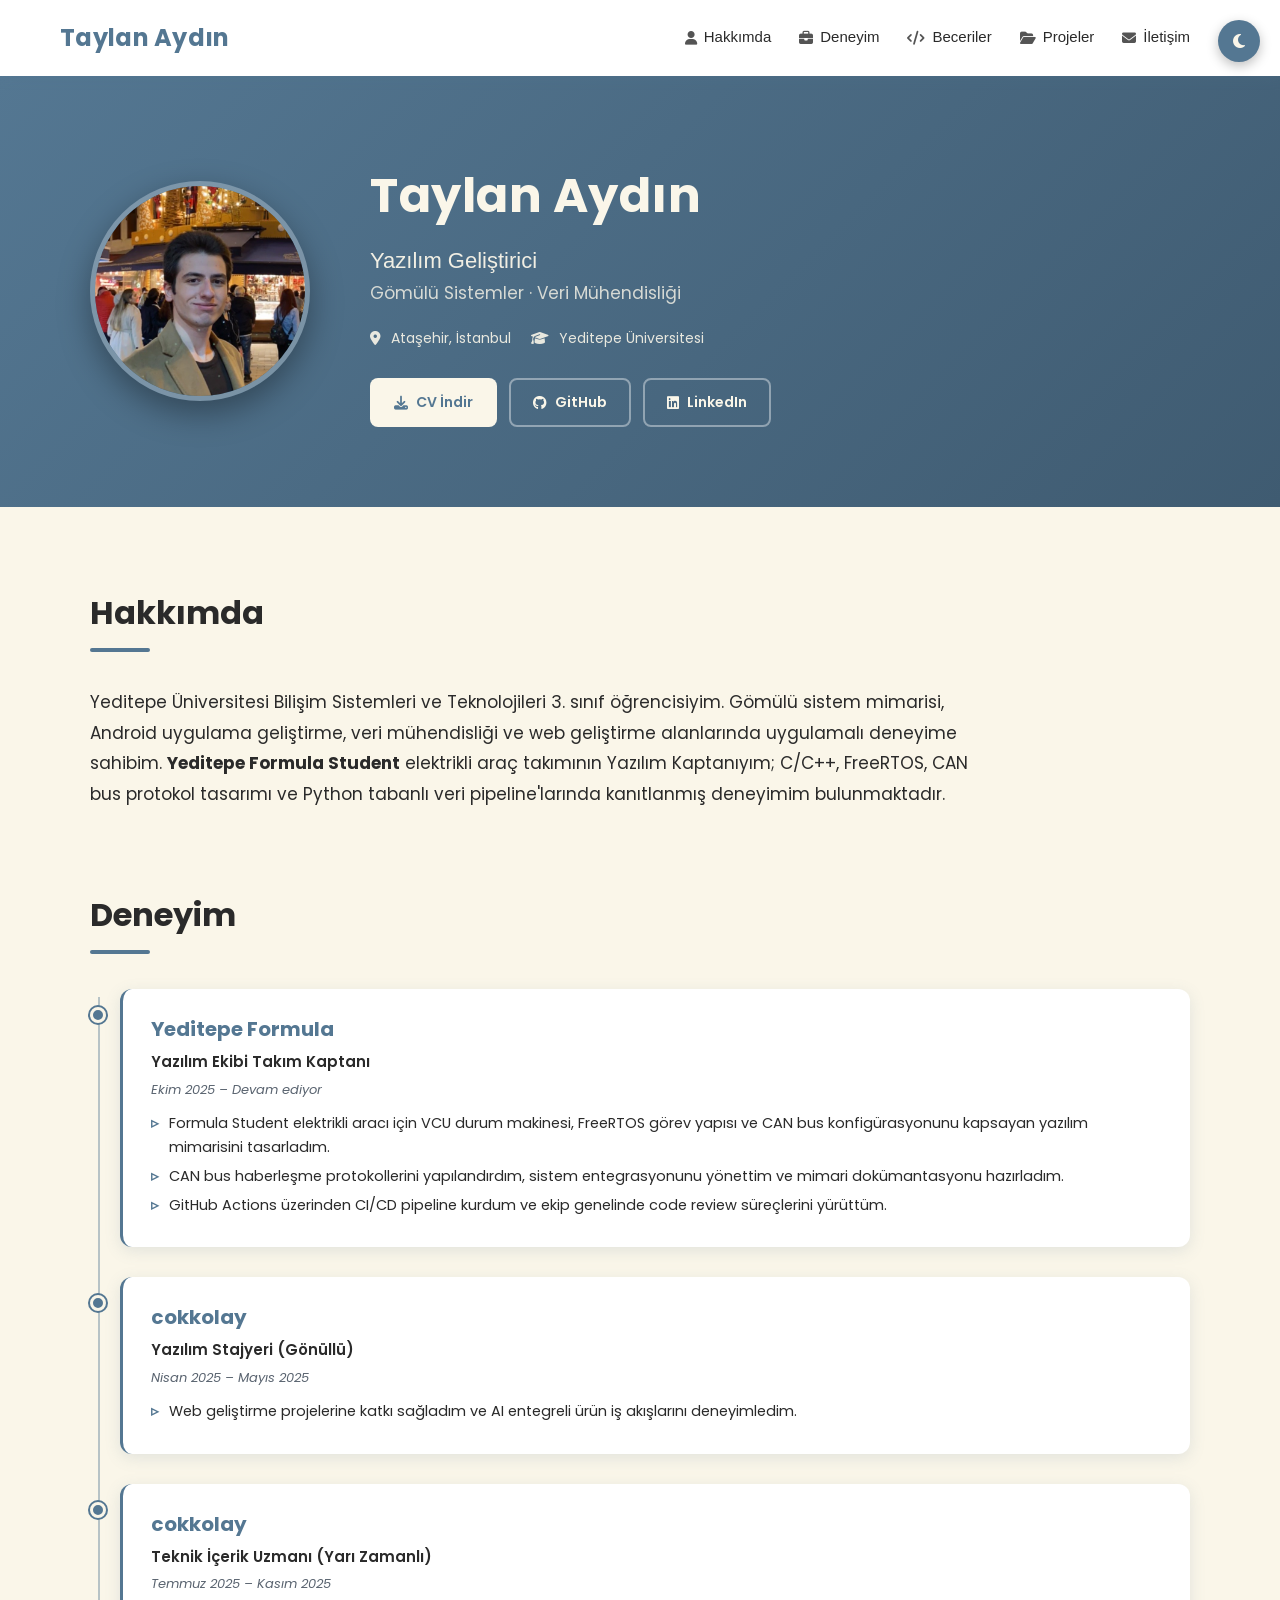
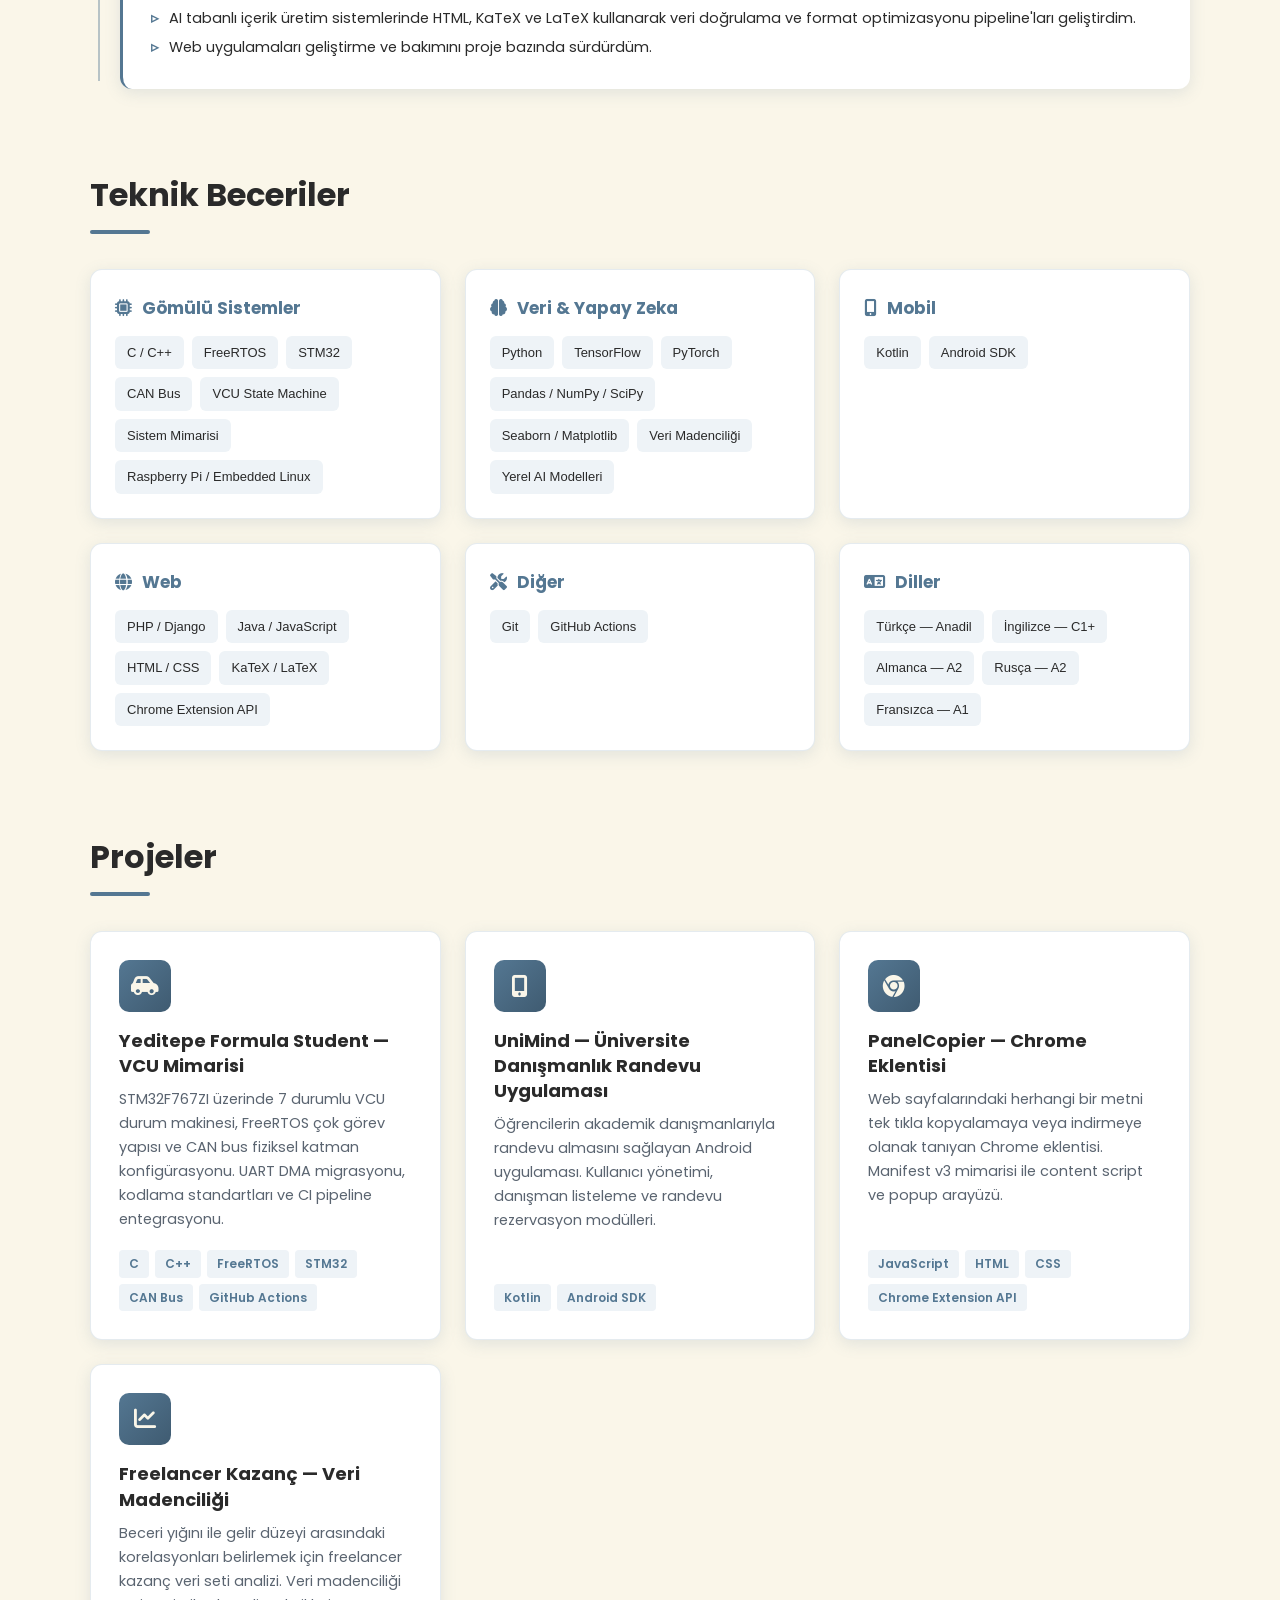
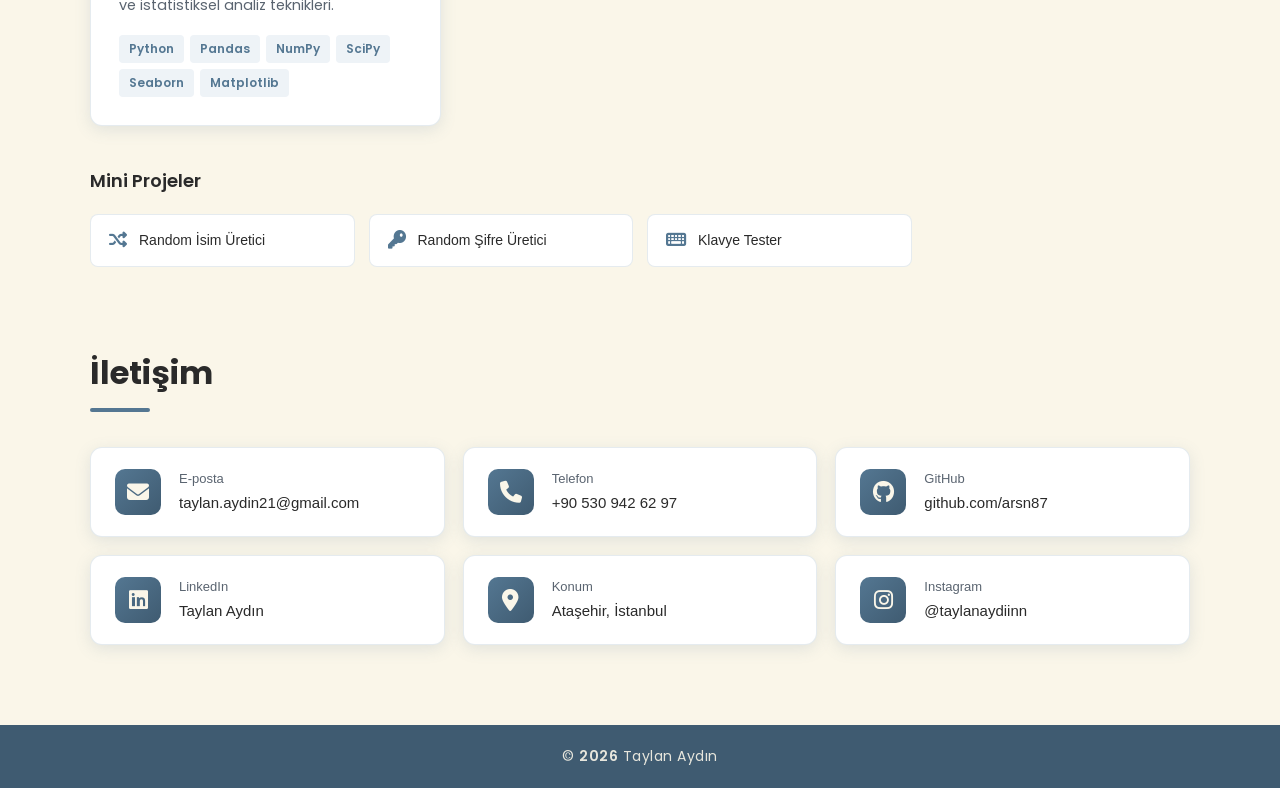
==== commit 62935178: "content updates" ====
--- a/index.html
+++ b/index.html
@@ -95,22 +95,22 @@
                             <div class="timeline-dot"></div>
                             <div class="timeline-content">
                                 <h4>cokkolay</h4>
+                                <p class="timeline-role">Yazılım Stajyeri (Gönüllü)</p>
+                                <p class="timeline-date">Nisan 2025 – Mayıs 2025</p>
+                                <ul class="timeline-bullets">
+                                    <li>Web geliştirme projelerine katkı sağladım ve AI entegreli ürün iş akışlarını deneyimledim.</li>
+                                </ul>
+                            </div>
+                        </div>
+                        <div class="timeline-item">
+                            <div class="timeline-dot"></div>
+                            <div class="timeline-content">
+                                <h4>cokkolay</h4>
                                 <p class="timeline-role">Teknik İçerik Uzmanı (Yarı Zamanlı)</p>
                                 <p class="timeline-date">Temmuz 2025 – Kasım 2025</p>
                                 <ul class="timeline-bullets">
                                     <li>AI tabanlı içerik üretim sistemlerinde HTML, KaTeX ve LaTeX kullanarak veri doğrulama ve format optimizasyonu pipeline'ları geliştirdim.</li>
                                     <li>Web uygulamaları geliştirme ve bakımını proje bazında sürdürdüm.</li>
-                                </ul>
-                            </div>
-                        </div>
-                        <div class="timeline-item">
-                            <div class="timeline-dot"></div>
-                            <div class="timeline-content">
-                                <h4>cokkolay</h4>
-                                <p class="timeline-role">Yazılım Stajyeri (Gönüllü)</p>
-                                <p class="timeline-date">Nisan 2025 – Mayıs 2025</p>
-                                <ul class="timeline-bullets">
-                                    <li>Web geliştirme projelerine katkı sağladım ve AI entegreli ürün iş akışlarını deneyimledim.</li>
                                 </ul>
                             </div>
                         </div>
--- a/style.css
+++ b/style.css
@@ -593,7 +593,7 @@
 /* Responsive */
 @media (max-width: 900px) {
     .cv-header {
-        padding: 14px 70px 14px 24px;
+        padding: 14px 24px;
         flex-direction: column;
         gap: 14px;
     }
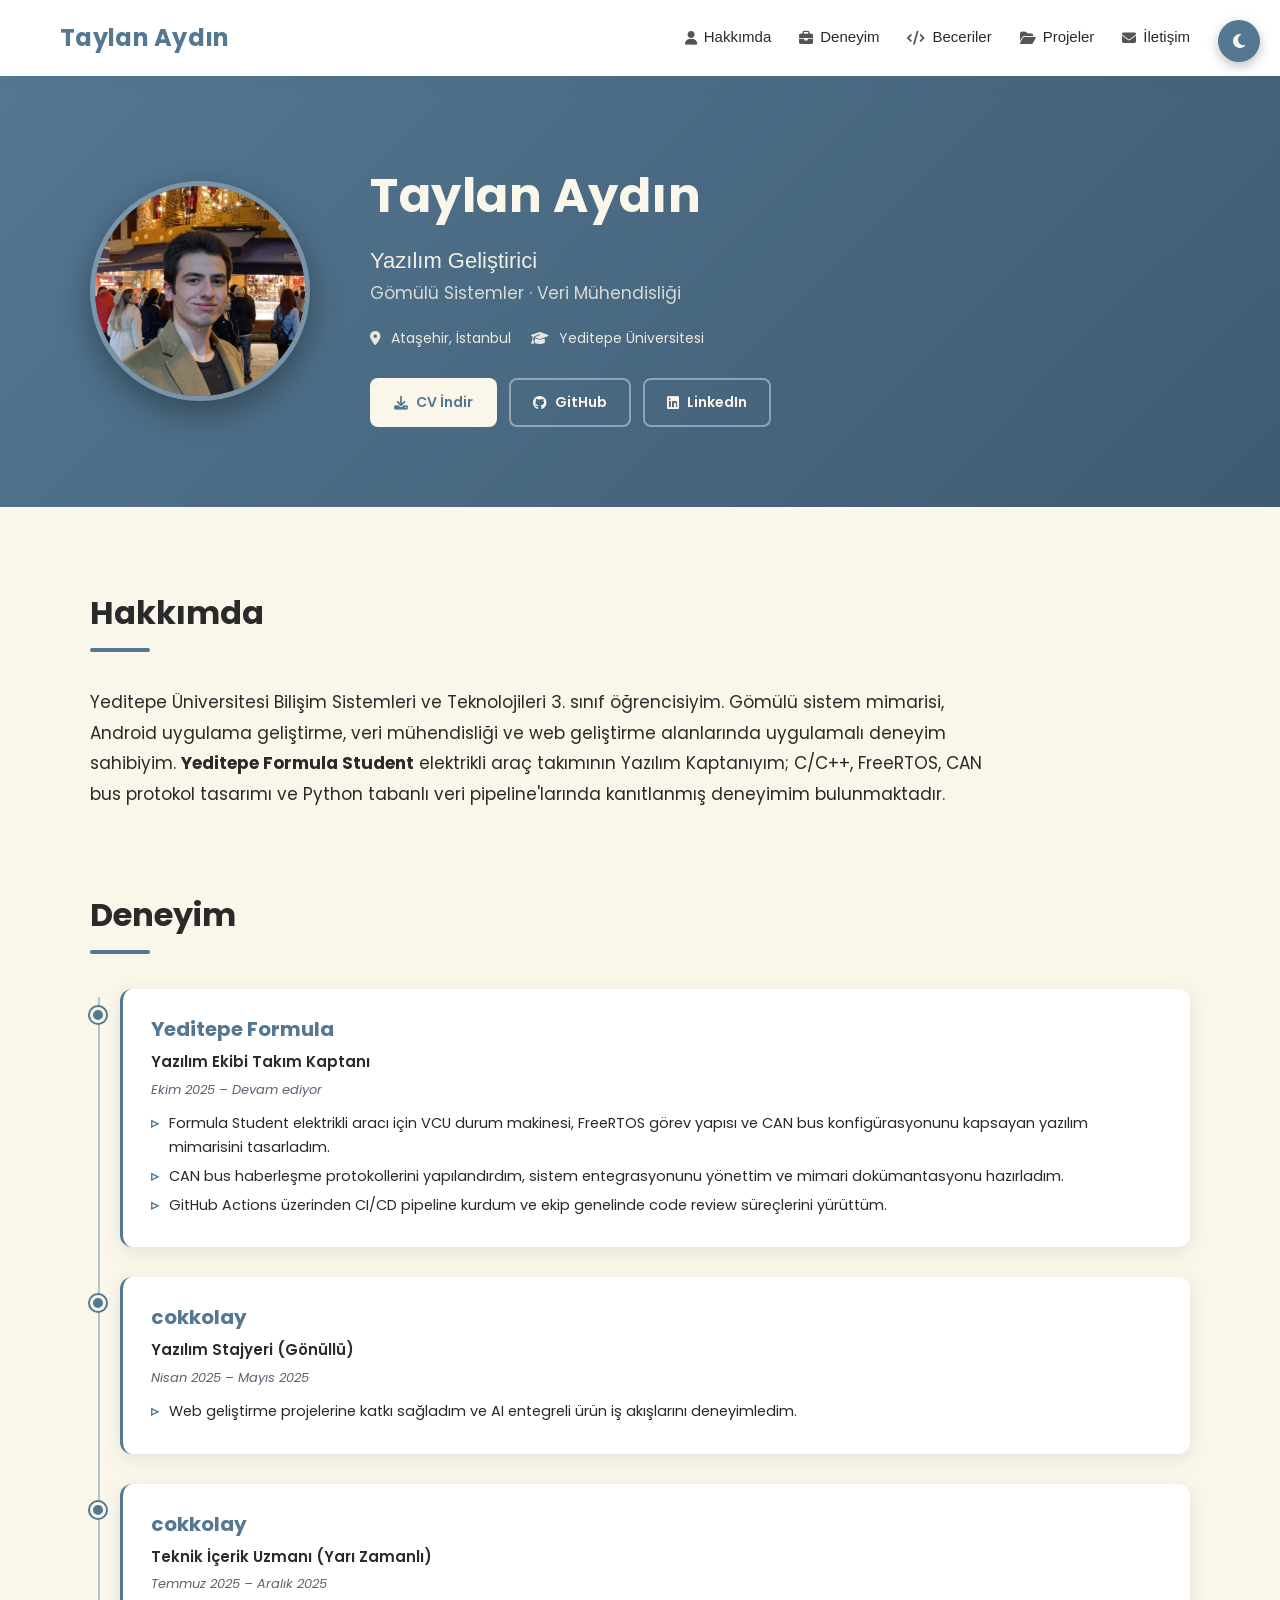
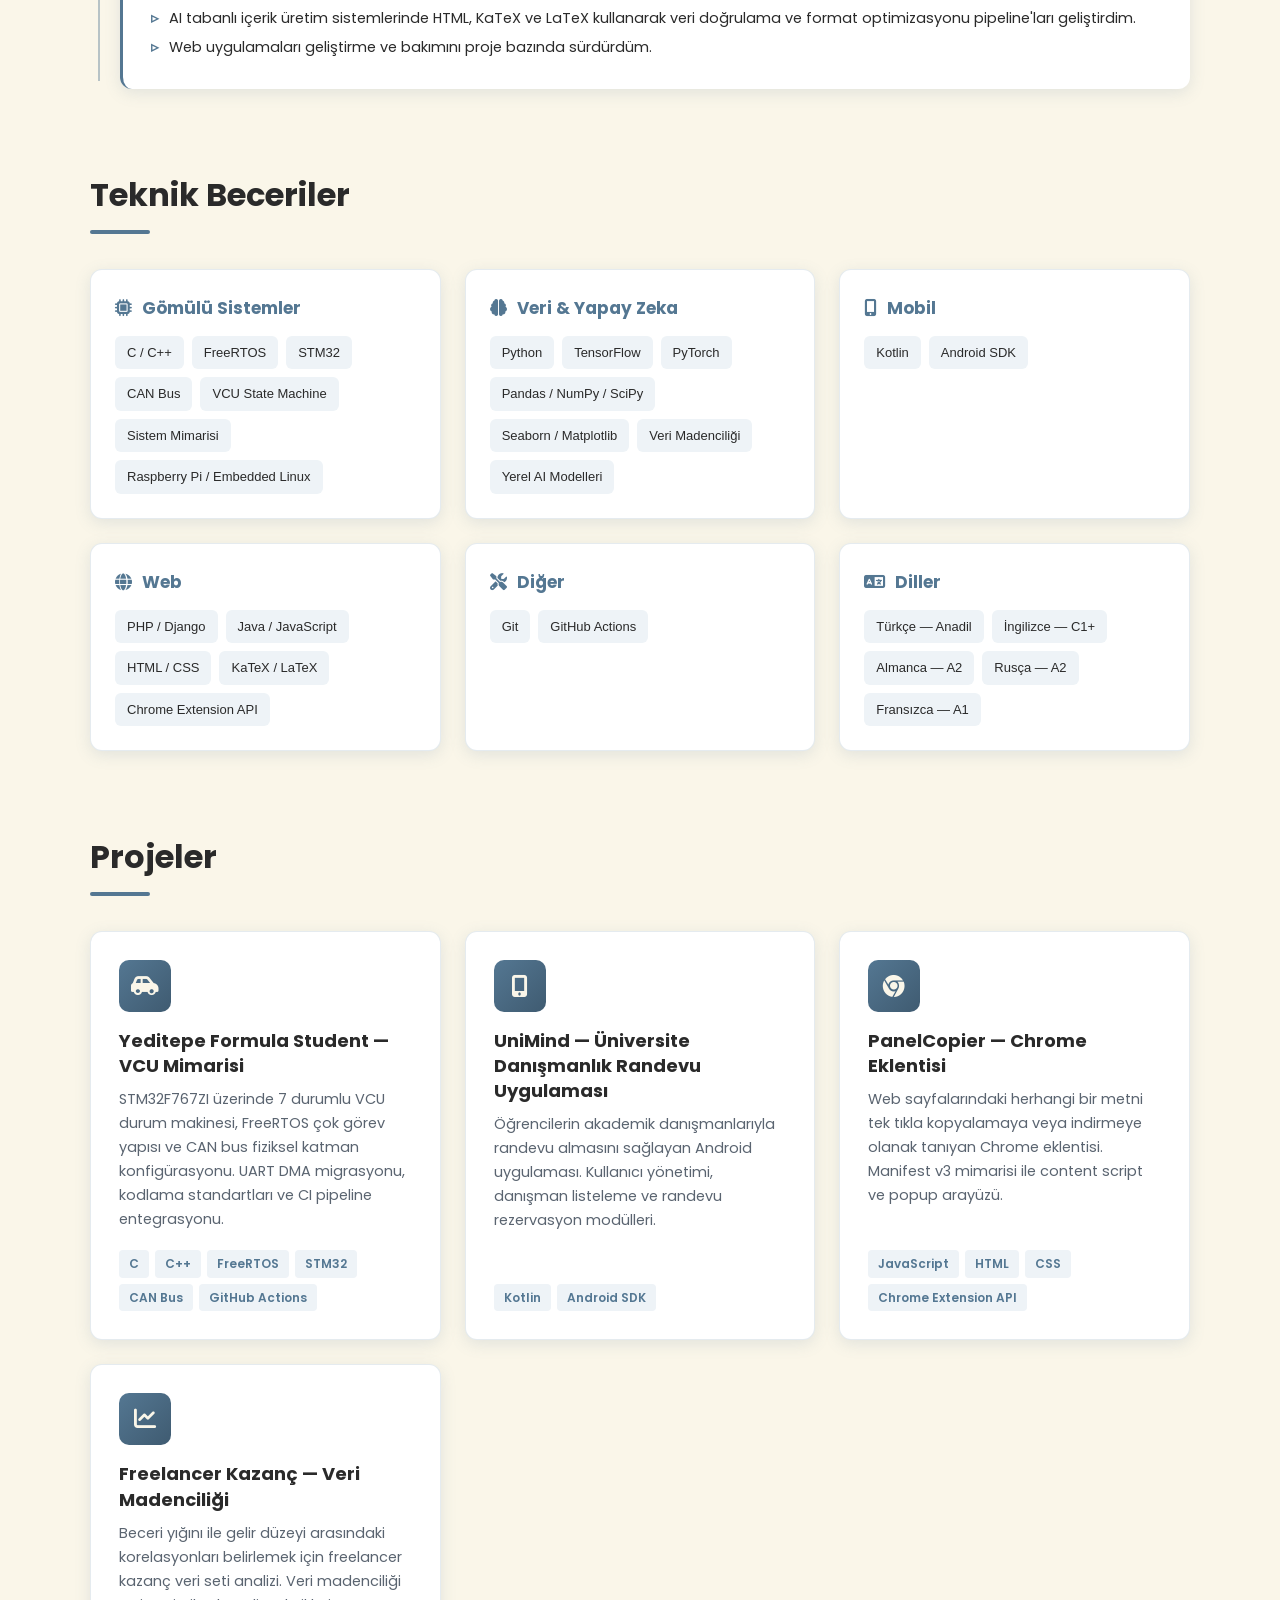
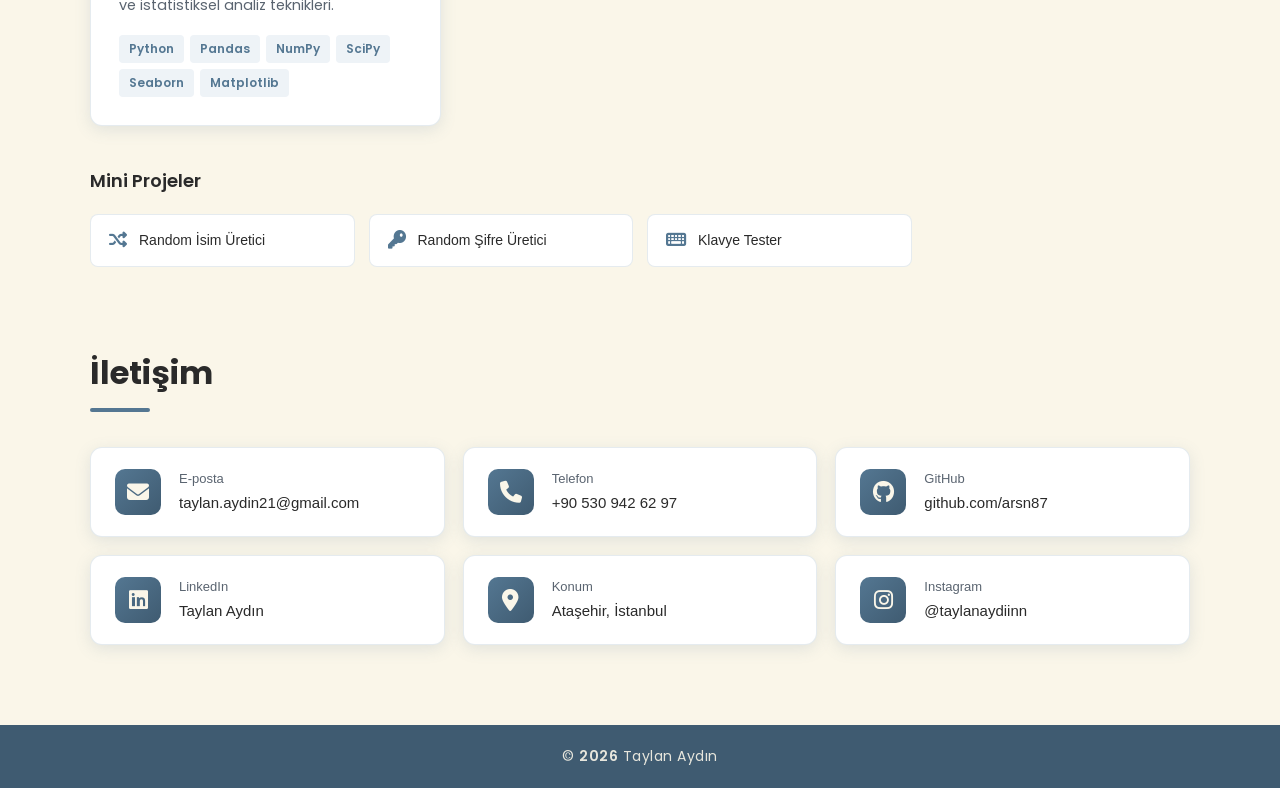
==== commit 4295712a: "content updates" ====
--- a/index.html
+++ b/index.html
@@ -69,7 +69,7 @@
                     <p class="about-text">
                         Yeditepe Üniversitesi Bilişim Sistemleri ve Teknolojileri 3. sınıf öğrencisiyim.
                         Gömülü sistem mimarisi, Android uygulama geliştirme, veri mühendisliği ve web geliştirme
-                        alanlarında uygulamalı deneyime sahibim. <strong>Yeditepe Formula Student</strong> elektrikli
+                        alanlarında uygulamalı deneyim sahibiyim. <strong>Yeditepe Formula Student</strong> elektrikli
                         araç takımının Yazılım Kaptanıyım; C/C++, FreeRTOS, CAN bus protokol tasarımı ve Python
                         tabanlı veri pipeline'larında kanıtlanmış deneyimim bulunmaktadır.
                     </p>
@@ -107,7 +107,7 @@
                             <div class="timeline-content">
                                 <h4>cokkolay</h4>
                                 <p class="timeline-role">Teknik İçerik Uzmanı (Yarı Zamanlı)</p>
-                                <p class="timeline-date">Temmuz 2025 – Kasım 2025</p>
+                                <p class="timeline-date">Temmuz 2025 – Aralık 2025</p>
                                 <ul class="timeline-bullets">
                                     <li>AI tabanlı içerik üretim sistemlerinde HTML, KaTeX ve LaTeX kullanarak veri doğrulama ve format optimizasyonu pipeline'ları geliştirdim.</li>
                                     <li>Web uygulamaları geliştirme ve bakımını proje bazında sürdürdüm.</li>
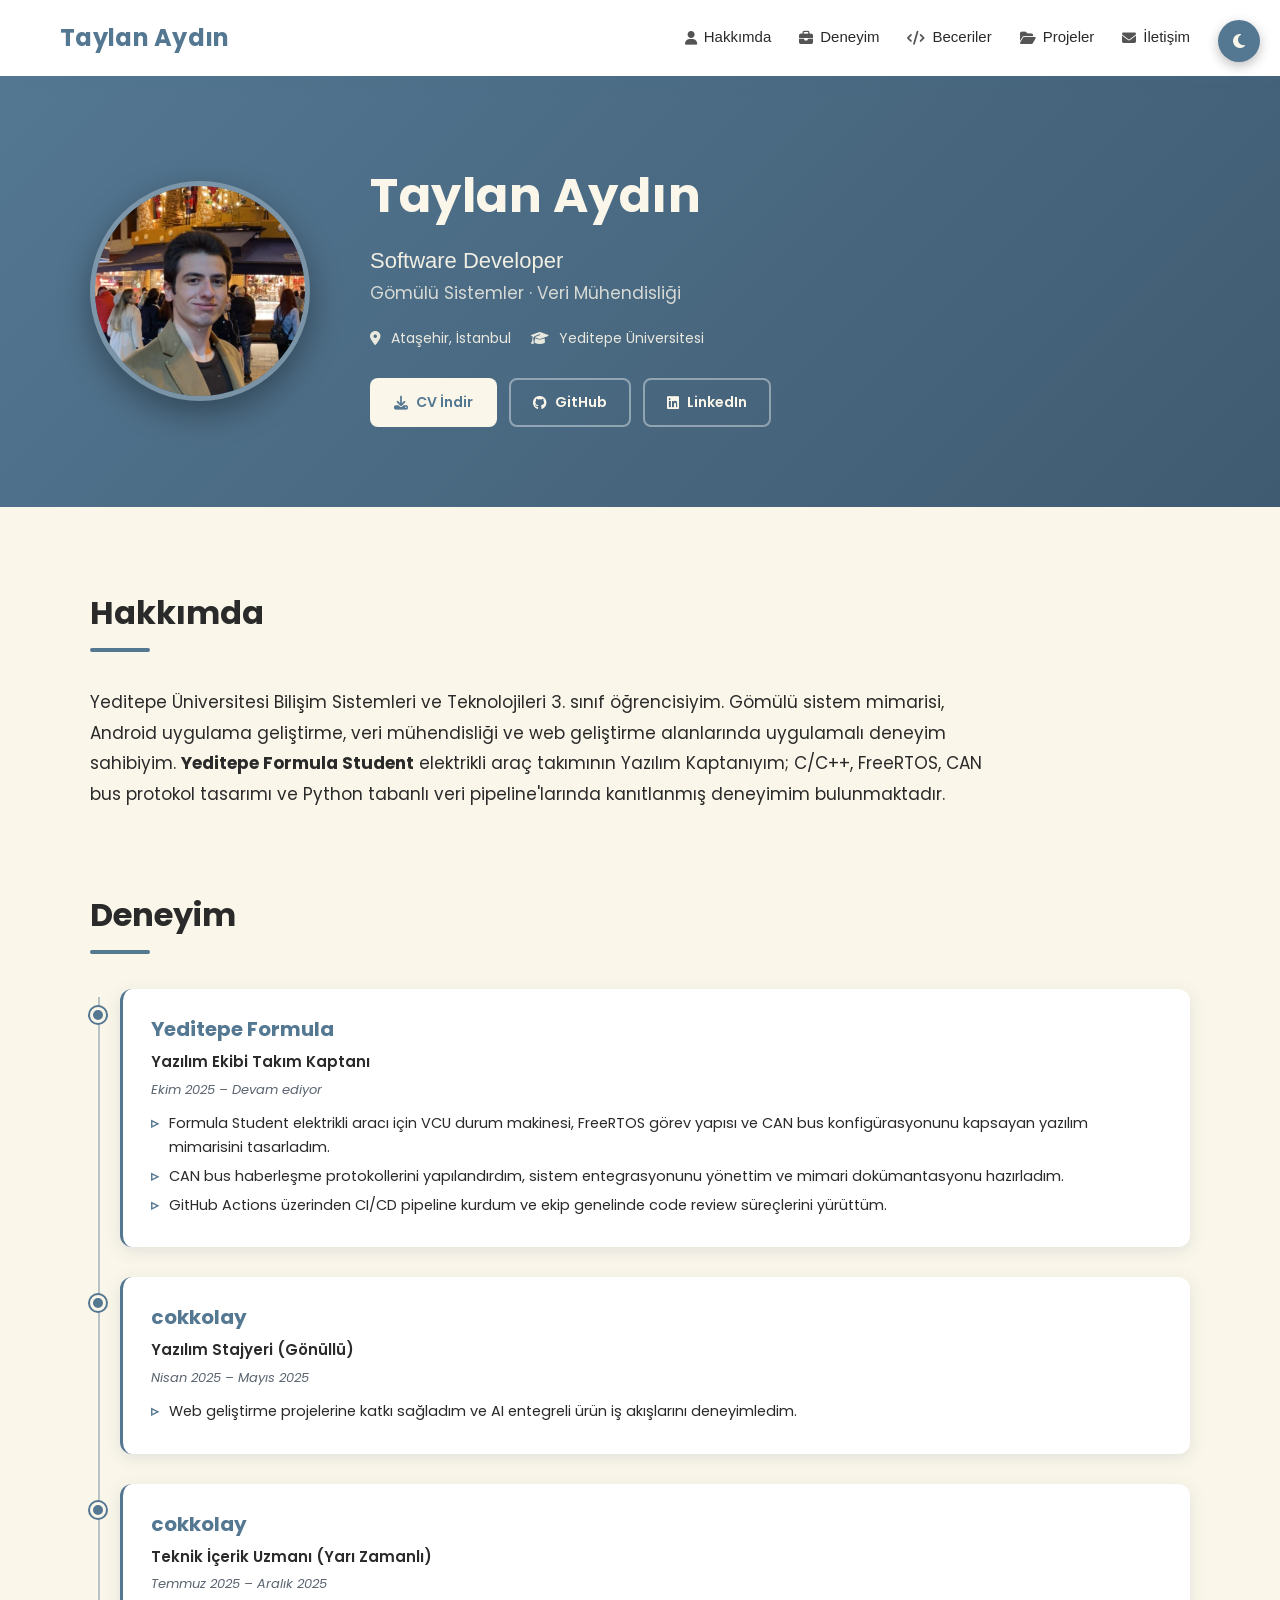
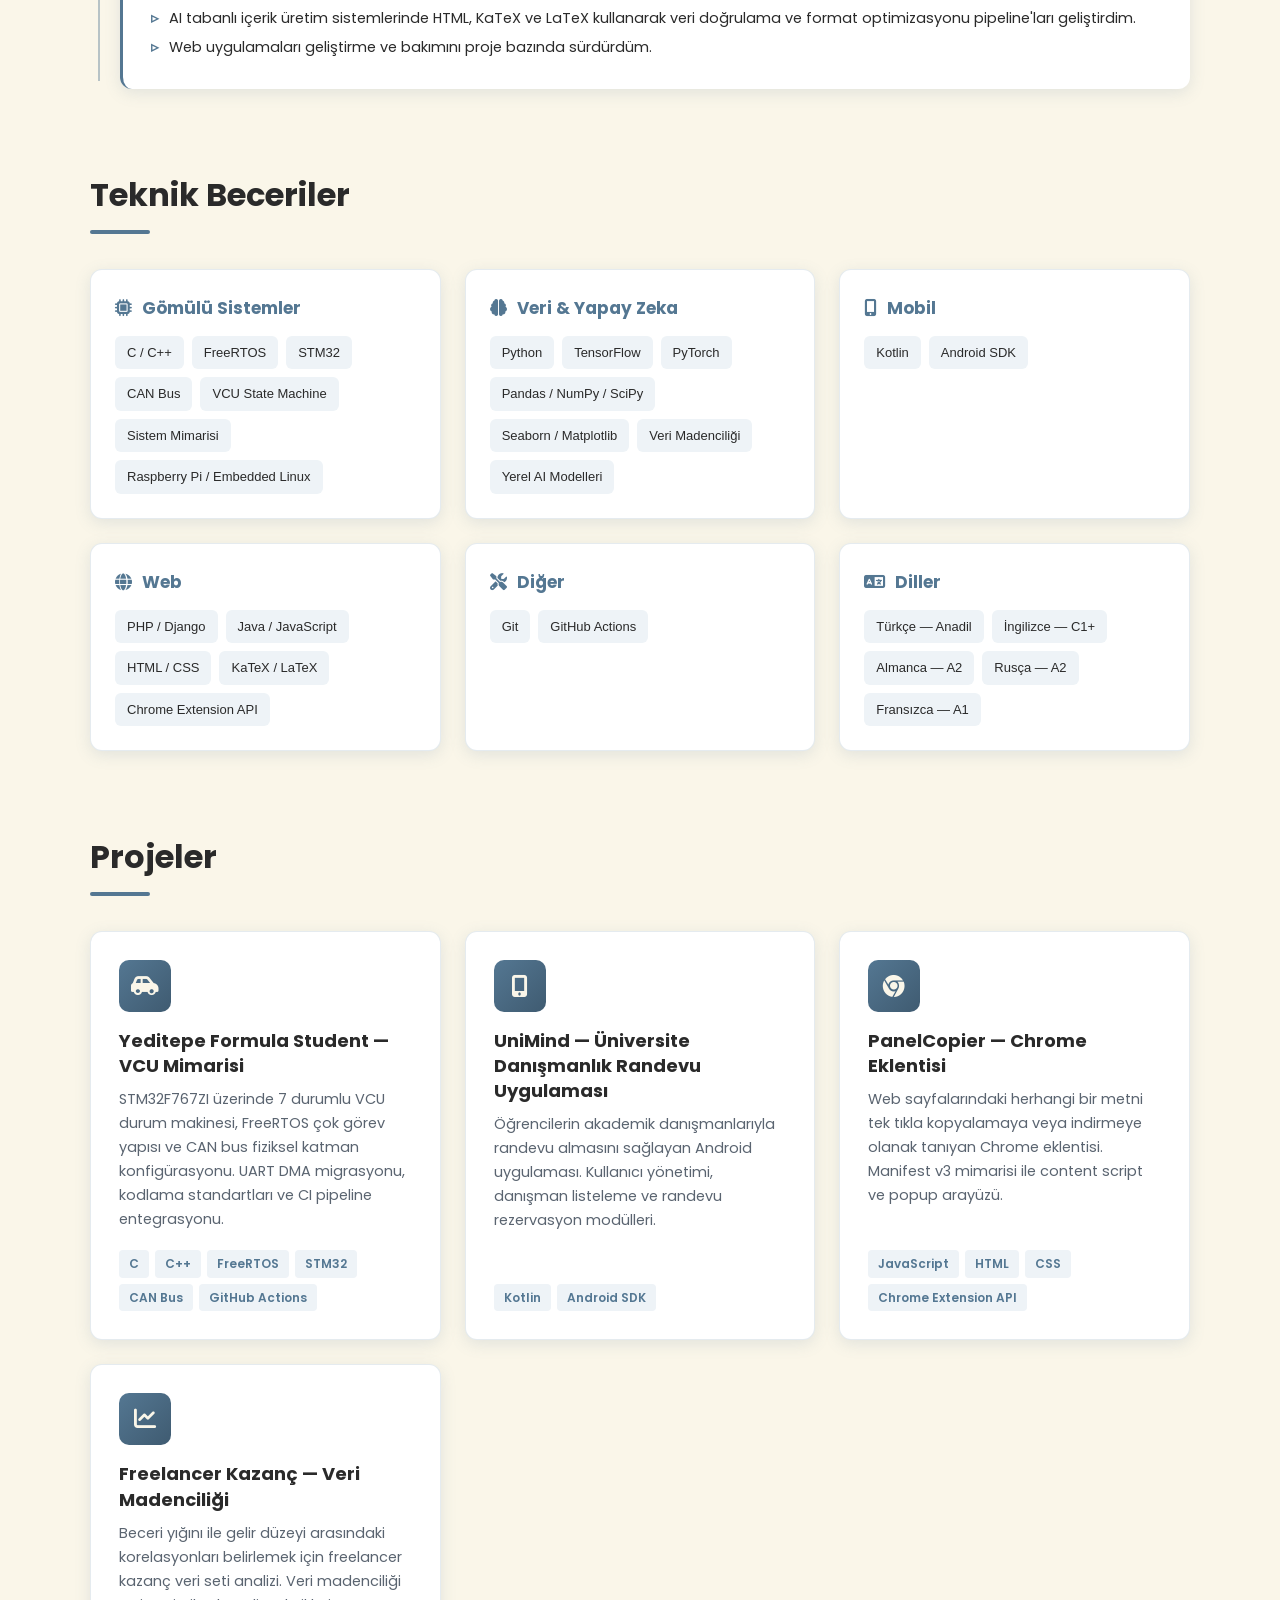
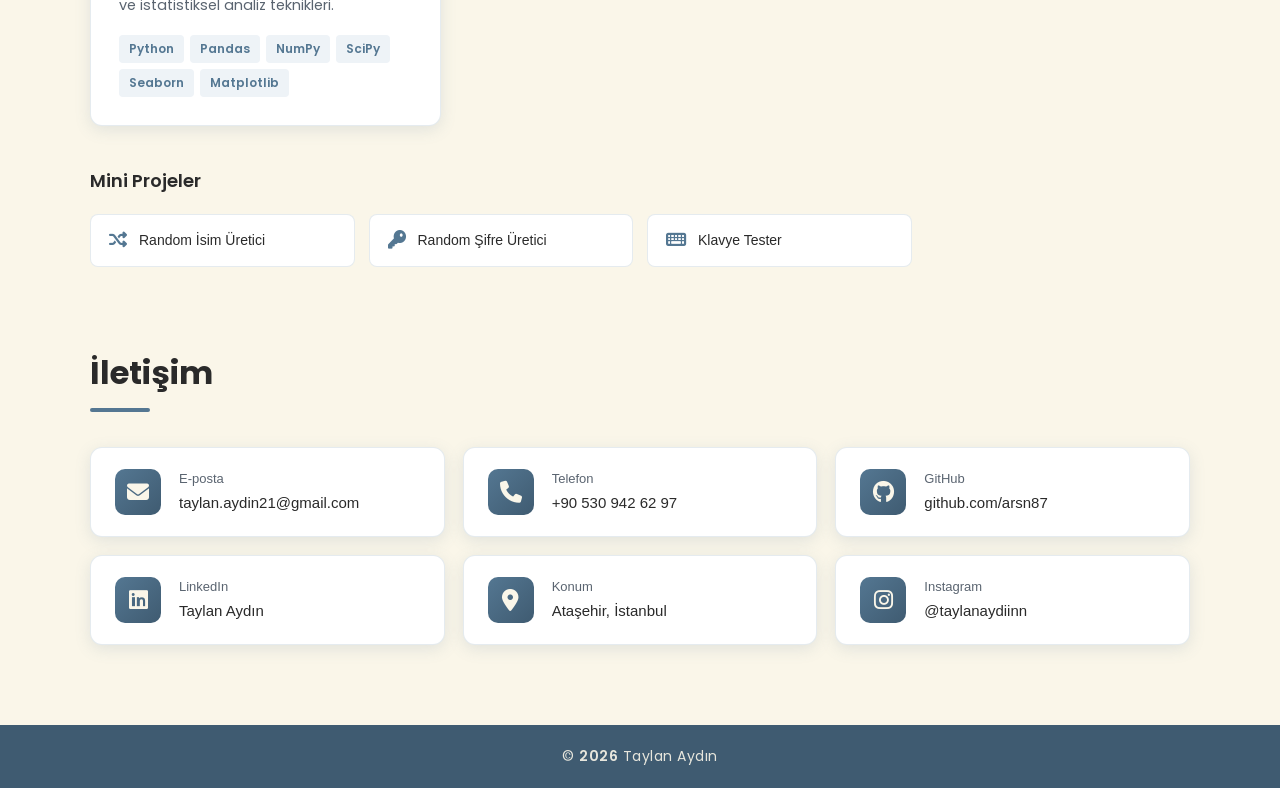
==== commit 96ad4da5: "content updates" ====
--- a/index.html
+++ b/index.html
@@ -3,12 +3,12 @@
 <head>
     <meta charset="UTF-8">
     <meta name="viewport" content="width=device-width, initial-scale=1.0">
-    <meta name="description" content="Taylan Aydın - Yazılım Geliştirici | Gömülü Sistemler & Veri Mühendisliği. Yeditepe Formula Yazılım Takım Kaptanı.">
-    <meta name="keywords" content="Taylan Aydın, yazılım geliştirici, gömülü sistemler, STM32, FreeRTOS, CAN Bus, veri mühendisliği, Python, Yeditepe Formula">
-    <meta property="og:title" content="Taylan Aydın - Yazılım Geliştirici">
+    <meta name="description" content="Taylan Aydın - Software Developer | Gömülü Sistemler & Veri Mühendisliği. Yeditepe Formula Yazılım Takım Kaptanı.">
+    <meta name="keywords" content="Taylan Aydın, software developer, gömülü sistemler, STM32, FreeRTOS, CAN Bus, veri mühendisliği, Python, Yeditepe Formula">
+    <meta property="og:title" content="Taylan Aydın - Software Developer">
     <meta property="og:description" content="Gömülü Sistemler & Veri Mühendisliği | Yeditepe Formula Yazılım Kaptanı">
     <meta property="og:type" content="website">
-    <title>Taylan Aydın - Yazılım Geliştirici</title>
+    <title>Taylan Aydın - Software Developer</title>
     <link rel="stylesheet" href="style.css">
     <link rel="stylesheet" href="https://cdnjs.cloudflare.com/ajax/libs/font-awesome/6.4.0/css/all.min.css">
     <link href="https://fonts.googleapis.com/css2?family=Poppins:wght@300;400;500;600;700&display=swap" rel="stylesheet">
@@ -40,7 +40,7 @@
                 </div>
                 <div class="hero-text">
                     <h2>Taylan Aydın</h2>
-                    <p class="hero-title">Yazılım Geliştirici</p>
+                    <p class="hero-title">Software Developer</p>
                     <p class="hero-subtitle">Gömülü Sistemler &middot; Veri Mühendisliği</p>
                     <div class="hero-meta">
                         <span><i class="fas fa-map-marker-alt"></i> Ataşehir, İstanbul</span>
